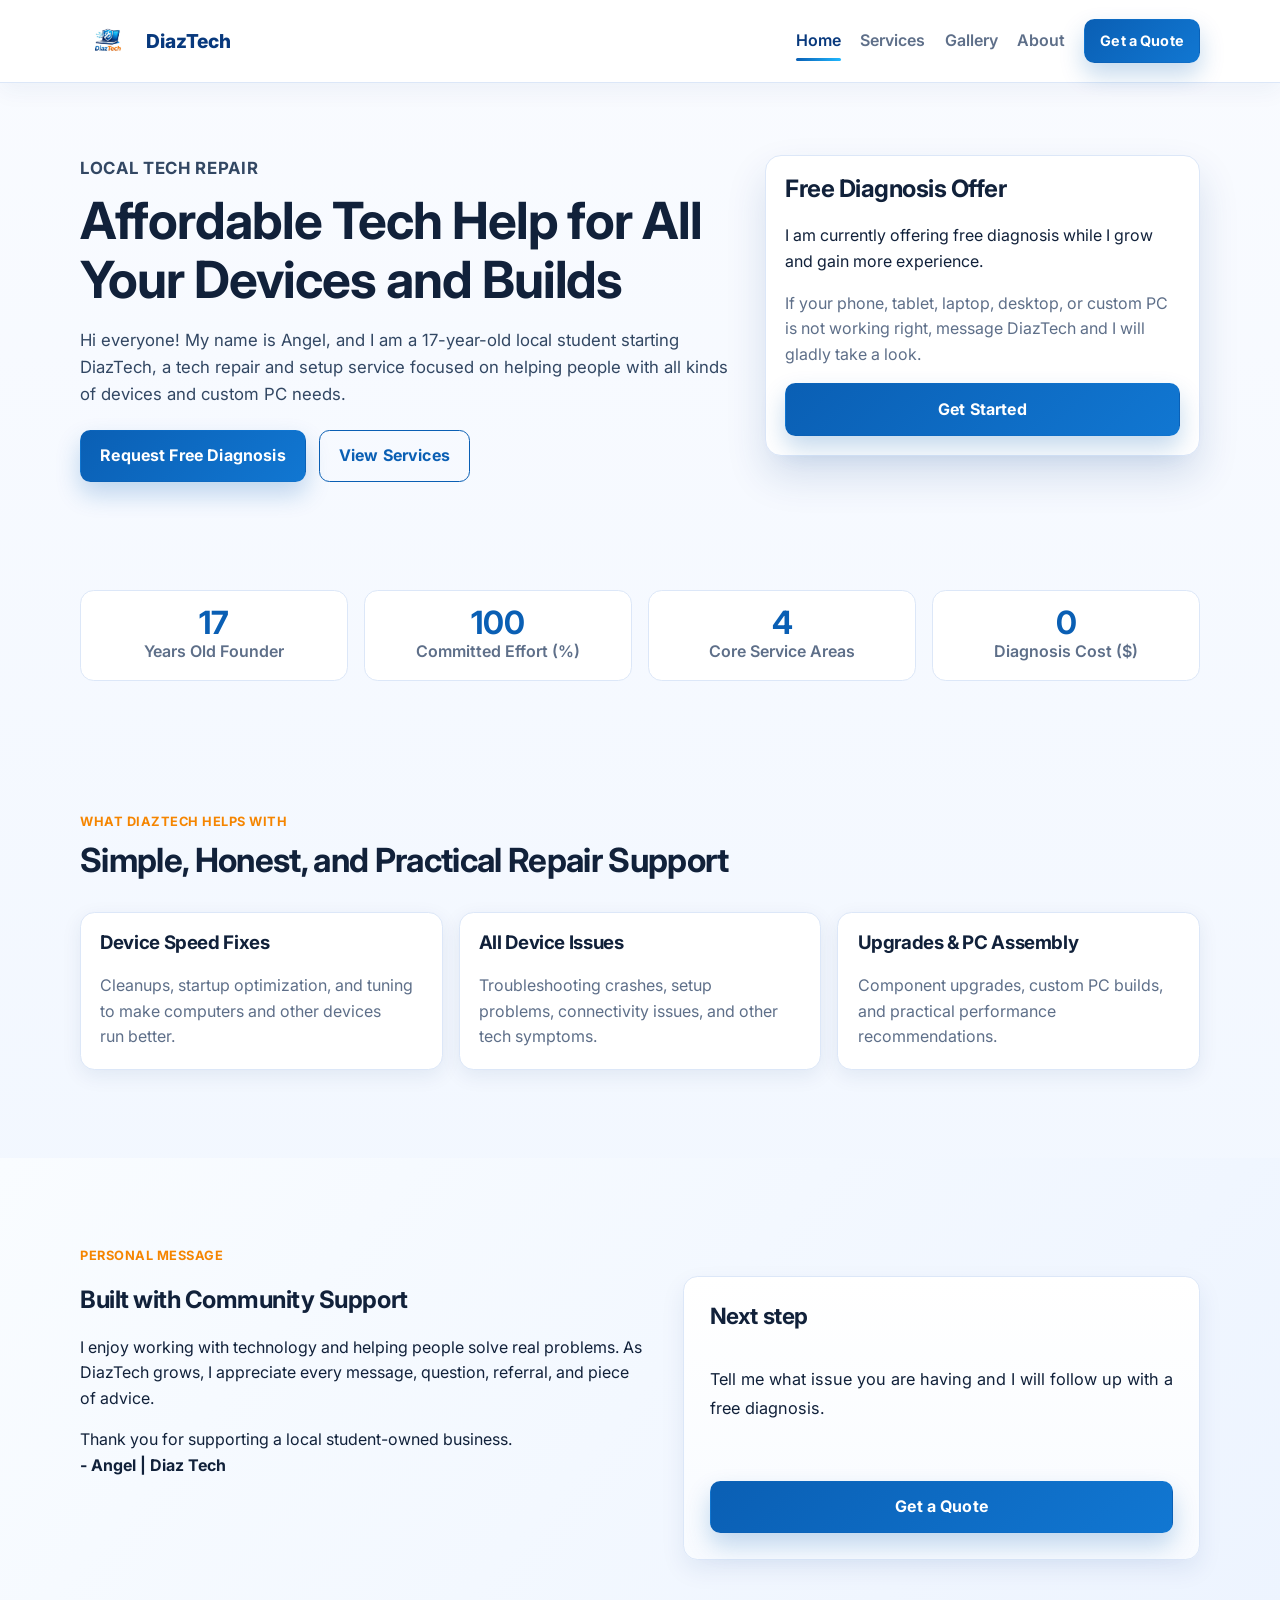
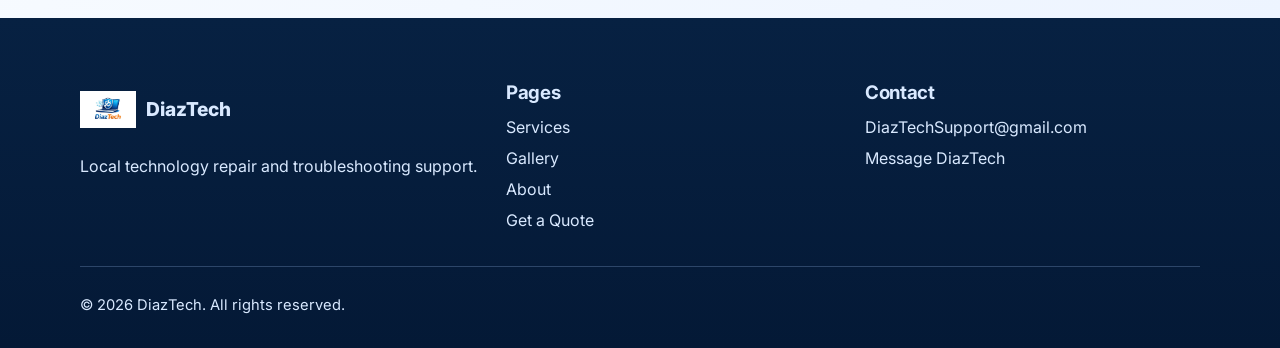
==== index.html @ 5cb34364 "Redirected the files." ====
<!DOCTYPE html>
<html lang="en">
  <head>
    <meta charset="UTF-8" />
    <meta name="viewport" content="width=device-width, initial-scale=1.0" />
    <title>DiazTech | Local Device Repair & PC Assembly by Angel</title>
    <meta
      name="description"
      content="DiazTech is a local tech service by Angel offering help with phones, tablets, computers, troubleshooting, upgrades, and custom PC assembly."
    />
    <meta name="theme-color" content="#0a5fb4" />
    <link rel="preconnect" href="https://fonts.googleapis.com" />
    <link rel="preconnect" href="https://fonts.gstatic.com" crossorigin />
    <link
      href="https://fonts.googleapis.com/css2?family=Inter:wght@400;500;600;700;800&display=swap"
      rel="stylesheet"
    />
    <link rel="stylesheet" href="styles.css" />
  </head>
  <body>
    <a class="skip-link" href="#main">Skip to content</a>
    <header class="header">
      <div class="container nav-wrap">
        <a class="brand" href="index.html" aria-label="DiazTech Home">
          <img src="assets/logo.jpeg" alt="DiazTech logo" />
          <span>DiazTech</span>
        </a>
        <button class="menu-toggle" aria-expanded="false" aria-controls="site-nav">
          <span class="sr-only">Toggle menu</span>
          <span></span>
          <span></span>
          <span></span>
        </button>
        <nav id="site-nav" class="nav" aria-label="Main navigation">
          <a class="active" href="index.html">Home</a>
          <a href="services.html">Services</a>
          <a href="gallery.html">Gallery</a>
          <a href="about.html">About</a>
          <a class="btn btn-sm" href="quote.html">Get a Quote</a>
        </nav>
      </div>
    </header>

    <main id="main">
      <section class="hero section">
        <div class="container hero-grid">
          <div class="hero-copy">
            <p class="eyebrow">Local Tech Repair</p>
            <h1>Affordable Tech Help for All Your Devices and Builds</h1>
            <p>
              Hi everyone! My name is Angel, and I am a 17-year-old local student starting DiazTech,
              a tech repair and setup service focused on helping people with all kinds of devices and custom PC needs.
            </p>
            <div class="hero-cta">
              <a class="btn" href="quote.html">Request Free Diagnosis</a>
              <a class="btn btn-outline" href="services.html">View Services</a>
            </div>
          </div>
          <aside class="hero-card">
            <h2>Free Diagnosis Offer</h2>
            <p>I am currently offering free diagnosis while I grow and gain more experience.</p>
            <p class="note">
              If your phone, tablet, laptop, desktop, or custom PC is not working right, message DiazTech and I will gladly
              take a look.
            </p>
            <a class="btn btn-block" href="quote.html">Get Started</a>
          </aside>
        </div>
      </section>

      <section class="stats">
        <div class="container stats-grid">
          <article><strong data-counter="17">0</strong><span>Years Old Founder</span></article>
          <article><strong data-counter="100">0</strong><span>Committed Effort (%)</span></article>
          <article><strong data-counter="4">0</strong><span>Core Service Areas</span></article>
          <article><strong data-counter="0">0</strong><span>Diagnosis Cost ($)</span></article>
        </div>
      </section>

      <section class="section">
        <div class="container">
          <div class="section-head">
            <p class="eyebrow">What DiazTech Helps With</p>
            <h2>Simple, Honest, and Practical Repair Support</h2>
          </div>
          <div class="card-grid">
            <article class="card">
              <h3>Device Speed Fixes</h3>
              <p>Cleanups, startup optimization, and tuning to make computers and other devices run better.</p>
            </article>
            <article class="card">
              <h3>All Device Issues</h3>
              <p>Troubleshooting crashes, setup problems, connectivity issues, and other tech symptoms.</p>
            </article>
            <article class="card">
              <h3>Upgrades &amp; PC Assembly</h3>
              <p>Component upgrades, custom PC builds, and practical performance recommendations.</p>
            </article>
          </div>
        </div>
      </section>

      <section class="section section-alt">
        <div class="container two-col">
          <div>
            <p class="eyebrow">Personal Message</p>
            <h2>Built with Community Support</h2>
            <p>
              I enjoy working with technology and helping people solve real problems. As DiazTech
              grows, I appreciate every message, question, referral, and piece of advice.
            </p>
            <p>
              Thank you for supporting a local student-owned business.
              <br />
              <strong>- Angel | Diaz Tech</strong>
            </p>
          </div>
          <div class="panel panel-light">
            <h3>Next step</h3>
            <p>Tell me what issue you are having and I will follow up with a free diagnosis.</p>
            <a class="btn btn-block" href="quote.html">Get a Quote</a>
          </div>
        </div>
      </section>
    </main>

    <footer class="footer">
      <div class="container footer-grid">
        <div>
          <a class="brand brand-footer" href="index.html" aria-label="DiazTech Home">
            <img src="assets/logo.jpeg" alt="DiazTech logo" />
            <span>DiazTech</span>
          </a>
          <p>Local technology repair and troubleshooting support.</p>
        </div>
        <div>
          <h3>Pages</h3>
          <ul>
            <li><a href="services.html">Services</a></li>
            <li><a href="gallery.html">Gallery</a></li>
            <li><a href="about.html">About</a></li>
            <li><a href="quote.html">Get a Quote</a></li>
          </ul>
        </div>
        <div>
          <h3>Contact</h3>
          <ul>
            <li><a href="mailto:DiazTechSupport@gmail.com">DiazTechSupport@gmail.com</a></li>
            <li><a href="quote.html">Message DiazTech</a></li>
          </ul>
        </div>
      </div>
      <div class="container footer-bottom">
        <p>&copy; <span id="year"></span> DiazTech. All rights reserved.</p>
      </div>
    </footer>
    <script src="script.js"></script>
  </body>
</html>
---- styles.css ----
:root {
  --brand-blue: #0a5fb4;
  --brand-blue-dark: #08397d;
  --brand-cyan: #20b8ff;
  --brand-orange: #f58500;
  --text: #11213a;
  --muted: #5e6f89;
  --bg: #f5f9ff;
  --white: #ffffff;
  --surface: #ffffff;
  --surface-soft: #f7fbff;
  --border: #dce7f8;
  --border-strong: #c8daf5;
  --shadow: 0 20px 40px rgba(8, 57, 125, 0.14);
  --shadow-soft: 0 10px 24px rgba(8, 57, 125, 0.08);
}

*,
*::before,
*::after {
  box-sizing: border-box;
}

html {
  scroll-behavior: smooth;
}

body {
  margin: 0;
  font-family: "Inter", Arial, sans-serif;
  color: var(--text);
  background: linear-gradient(180deg, #f9fbff 0%, #eef5ff 100%);
  line-height: 1.6;
  min-height: 100vh;
  -webkit-font-smoothing: antialiased;
}

h1,
h2,
h3,
h4 {
  line-height: 1.18;
  letter-spacing: -0.02em;
}

p {
  text-wrap: pretty;
}

img {
  max-width: 100%;
  display: block;
}

a {
  color: inherit;
  text-decoration: none;
}

.container {
  width: min(1120px, 92%);
  margin: 0 auto;
}

.section {
  padding: 5.5rem 0;
}

.section-alt {
  background: linear-gradient(130deg, #f9fcff 0%, #edf4ff 100%);
}

.section-dark {
  color: #e9f3ff;
  background: radial-gradient(circle at 80% -20%, #0d75cb 0%, #093367 55%, #052145 100%);
}

.section-head {
  margin-bottom: 2rem;
}

.section-head h2 {
  margin: 0.5rem 0 0;
  font-size: clamp(1.8rem, 2.6vw, 2.6rem);
}

.eyebrow {
  margin: 0;
  font-weight: 700;
  color: var(--brand-orange);
  letter-spacing: 0.04em;
  text-transform: uppercase;
  font-size: 0.8rem;
}

.service-eyebrow {
  color: var(--brand-orange) !important;
  font-size: 0.8rem;
  letter-spacing: 0.04em;
}

.skip-link {
  position: absolute;
  left: -999px;
  top: 0;
  padding: 0.6rem 0.9rem;
  border-radius: 0 0 0.4rem 0.4rem;
  background: var(--brand-orange);
  color: var(--white);
  z-index: 9999;
}

.skip-link:focus {
  left: 0.5rem;
}

.header {
  position: sticky;
  top: 0;
  z-index: 100;
  background: rgba(255, 255, 255, 0.95);
  border-bottom: 1px solid var(--border);
  backdrop-filter: blur(8px);
  box-shadow: 0 8px 22px rgba(8, 57, 125, 0.05);
}

.nav-wrap {
  display: flex;
  align-items: center;
  justify-content: space-between;
  min-height: 82px;
  gap: 1rem;
}

.brand {
  display: flex;
  align-items: center;
  gap: 0.65rem;
  font-size: 1.2rem;
  font-weight: 800;
  color: var(--brand-blue-dark);
}

.brand img {
  width: 56px;
  height: 56px;
  object-fit: contain;
  border-radius: 0.5rem;
}

.nav {
  display: flex;
  align-items: center;
  gap: 1.2rem;
  font-weight: 600;
}

.nav a {
  position: relative;
  color: var(--muted);
  transition: color 0.2s ease;
}

.nav a:hover,
.nav a:focus-visible {
  color: var(--brand-blue);
}

.menu-toggle {
  display: none;
}

.btn {
  display: inline-flex;
  align-items: center;
  justify-content: center;
  border: 1px solid transparent;
  background: linear-gradient(135deg, var(--brand-blue) 0%, #1177d2 100%);
  color: var(--white);
  padding: 0.78rem 1.2rem;
  border-radius: 0.65rem;
  font-weight: 700;
  cursor: pointer;
  letter-spacing: 0.01em;
  box-shadow: 0 12px 24px rgba(10, 95, 180, 0.24);
  transition: transform 0.2s ease, box-shadow 0.2s ease;
}

.btn:hover,
.btn:focus-visible {
  transform: translateY(-2px);
  box-shadow: 0 16px 26px rgba(10, 95, 180, 0.32);
}

.btn-sm {
  padding: 0.6rem 0.95rem;
  font-size: 0.9rem;
  color: var(--white);
}

.btn-outline {
  background: transparent;
  border-color: var(--brand-blue);
  color: var(--brand-blue);
  box-shadow: none;
}

.btn-outline:hover,
.btn-outline:focus-visible {
  background: rgba(10, 95, 180, 0.08);
}

.btn-block {
  width: 100%;
  text-align: center;
}

.hero {
  padding-top: 4.5rem;
}

.hero-grid {
  display: grid;
  grid-template-columns: 1.2fr 0.8fr;
  gap: 2rem;
  align-items: start;
}

.hero-copy h1 {
  margin: 0.6rem 0 1.1rem;
  font-size: clamp(2rem, 4vw, 3.2rem);
  line-height: 1.15;
}

.hero-copy p {
  margin: 0;
  color: #324763;
  font-size: 1.05rem;
  max-width: 60ch;
}

.hero-cta {
  display: flex;
  gap: 0.8rem;
  margin-top: 1.4rem;
  flex-wrap: wrap;
}

.trust-list {
  display: grid;
  grid-template-columns: repeat(3, minmax(160px, 1fr));
  gap: 0.8rem;
  padding: 0;
  margin: 1.6rem 0 0;
  list-style: none;
}

.trust-list li {
  background: var(--white);
  border: 1px solid var(--border);
  border-radius: 0.7rem;
  padding: 0.85rem;
  font-weight: 600;
  color: #30445e;
}

.hero-card {
  background: var(--white);
  border: 1px solid var(--border);
  border-radius: 1rem;
  padding: 1.2rem;
  box-shadow: var(--shadow);
}

.hero-card h2 {
  margin-top: 0;
}

.hero-card dl {
  margin: 1rem 0 0;
  display: grid;
  gap: 0.8rem;
}

.hero-card dt {
  font-weight: 700;
  color: var(--brand-blue-dark);
}

.hero-card dd {
  margin: 0;
  color: var(--muted);
}

.stats {
  padding: 1.2rem 0 2.7rem;
}

.stats-grid {
  display: grid;
  grid-template-columns: repeat(4, 1fr);
  gap: 1rem;
}

.stats-grid article {
  text-align: center;
  background: var(--white);
  border: 1px solid var(--border);
  border-radius: 0.85rem;
  padding: 1rem;
}

.stats-grid strong {
  display: block;
  font-size: 2rem;
  line-height: 1;
  color: var(--brand-blue);
}

.stats-grid span {
  color: var(--muted);
  font-weight: 600;
}

.card-grid {
  display: grid;
  grid-template-columns: repeat(3, 1fr);
  gap: 1rem;
  align-items: stretch;
}

.card {
  background: var(--white);
  border: 1px solid var(--border);
  border-radius: 0.9rem;
  padding: 1.2rem;
  box-shadow: 0 6px 20px rgba(9, 51, 103, 0.08);
}

.card h3 {
  margin-top: 0;
}

.card p {
  color: var(--muted);
  margin-bottom: 0;
}

.two-col {
  display: grid;
  grid-template-columns: 1.05fr 0.95fr;
  gap: 2rem;
  align-items: start;
}

.two-col > * {
  align-self: start;
}

.two-col .panel-light {
  align-self: start;
  margin-top: 1.9rem;
  display: flex;
  flex-direction: column;
  gap: 1.35rem;
  padding: 1.6rem;
}

.check-list,
.panel ul {
  margin: 1.2rem 0 0;
  padding-left: 1.35rem;
  display: grid;
  gap: 1rem;
}

.check-list li,
.panel li {
  margin-bottom: 0;
  font-size: 1rem;
  line-height: 1.75;
}

.panel {
  background: rgba(255, 255, 255, 0.08);
  border: 1px solid rgba(179, 214, 255, 0.3);
  border-radius: 0.9rem;
  padding: 1.3rem;
}

.panel h2,
.panel h3 {
  margin-top: 0;
  margin-bottom: 0.9rem;
  font-size: 1.4rem;
}

.panel p {
  margin-top: 0;
  margin-bottom: 0.4rem;
  font-size: 1.02rem;
  line-height: 1.75;
}

.two-col .panel-light .note,
.two-col .panel-light .btn {
  margin-top: auto;
}

.pricing-grid {
  display: grid;
  grid-template-columns: repeat(3, 1fr);
  gap: 1rem;
}

.price-card {
  background: var(--white);
  border: 1px solid var(--border);
  border-radius: 1rem;
  padding: 1.25rem;
  position: relative;
}

.featured {
  border: 2px solid var(--brand-blue);
  box-shadow: 0 16px 28px rgba(8, 57, 125, 0.17);
}

.badge {
  position: absolute;
  right: 1rem;
  top: -0.75rem;
  font-size: 0.75rem;
  font-weight: 800;
  text-transform: uppercase;
  letter-spacing: 0.03em;
  background: var(--brand-orange);
  color: var(--white);
  padding: 0.35rem 0.55rem;
  border-radius: 999px;
}

.price {
  font-size: 2rem;
  font-weight: 800;
  color: var(--brand-blue-dark);
  margin: 0.3rem 0;
}

.price span {
  font-size: 1rem;
  font-weight: 600;
  color: var(--muted);
}

.price-card ul {
  margin: 0.6rem 0 1rem;
  padding-left: 1.1rem;
}

.timeline {
  list-style: none;
  padding: 0;
  margin: 0;
  display: grid;
  grid-template-columns: repeat(auto-fit, minmax(180px, 1fr));
  gap: 1rem;
}

.timeline li {
  background: var(--white);
  border: 1px solid var(--border);
  border-radius: 0.9rem;
  padding: 1.1rem;
  position: relative;
}

.timeline li::before {
  content: "";
  position: absolute;
  left: 0;
  top: 0;
  width: 4px;
  height: 100%;
  border-radius: 0.9rem 0 0 0.9rem;
  background: linear-gradient(180deg, var(--brand-blue), var(--brand-cyan));
}

.form {
  background: var(--white);
  border: 1px solid var(--border);
  box-shadow: var(--shadow);
  border-radius: 1rem;
  padding: 1.2rem;
  display: grid;
  gap: 0.9rem;
}

.form label {
  font-weight: 600;
  color: #213652;
  display: grid;
  gap: 0.35rem;
}

.form input,
.form select,
.form textarea {
  border: 1px solid #c8d8f1;
  border-radius: 0.65rem;
  padding: 0.72rem;
  font: inherit;
}

.form input:focus,
.form select:focus,
.form textarea:focus {
  outline: 2px solid rgba(10, 95, 180, 0.22);
  border-color: var(--brand-blue);
}

.form-msg {
  margin: 0.2rem 0 0;
  font-weight: 700;
  min-height: 1.4rem;
}

.note {
  color: var(--muted);
}

.faq {
  display: grid;
  gap: 0.7rem;
}

.faq details {
  background: var(--white);
  border: 1px solid var(--border);
  border-radius: 0.8rem;
  padding: 0.8rem 1rem;
}

.faq summary {
  cursor: pointer;
  font-weight: 700;
}

.faq p {
  margin-bottom: 0.4rem;
  color: var(--muted);
}

.footer {
  background: linear-gradient(180deg, #072142 0%, #041936 100%);
  color: #d9e9ff;
  padding: 4rem 0 1rem;
}

.footer-grid {
  display: grid;
  grid-template-columns: 1.2fr 1fr 1fr;
  gap: 1.5rem;
}

.brand-footer {
  color: #d9e9ff;
  margin-bottom: 0.7rem;
}

.footer h3 {
  margin: 0 0 0.7rem;
}

.footer ul {
  margin: 0;
  padding: 0;
  list-style: none;
  display: grid;
  gap: 0.35rem;
}

.footer a:hover,
.footer a:focus-visible {
  color: var(--brand-cyan);
}

.footer-bottom {
  margin-top: 2rem;
  border-top: 1px solid rgba(157, 194, 244, 0.26);
  padding-top: 0.75rem;
  font-size: 0.92rem;
}

.sr-only {
  position: absolute;
  width: 1px;
  height: 1px;
  padding: 0;
  margin: -1px;
  overflow: hidden;
  clip: rect(0, 0, 0, 0);
  white-space: nowrap;
  border: 0;
}

@media (max-width: 960px) {
  .hero-grid,
  .two-col,
  .pricing-grid,
  .card-grid,
  .timeline,
  .stats-grid,
  .footer-grid {
    grid-template-columns: 1fr 1fr;
  }

  .menu-toggle {
    display: grid;
    place-content: center;
    gap: 5px;
    border: 1px solid rgba(10, 95, 180, 0.18);
    background: linear-gradient(180deg, #ffffff 0%, #f5f9ff 100%);
    width: 46px;
    height: 46px;
    border-radius: 0.75rem;
    cursor: pointer;
    box-shadow: 0 8px 20px rgba(8, 57, 125, 0.09);
    transition: transform 0.2s ease, box-shadow 0.2s ease, border-color 0.2s ease;
  }

  .menu-toggle:hover,
  .menu-toggle:focus-visible {
    transform: translateY(-1px);
    border-color: rgba(10, 95, 180, 0.34);
    box-shadow: 0 12px 24px rgba(8, 57, 125, 0.13);
  }

  .menu-toggle:focus-visible {
    outline: 2px solid rgba(10, 95, 180, 0.26);
    outline-offset: 2px;
  }

  .menu-toggle span:not(.sr-only) {
    width: 20px;
    height: 3px;
    background: var(--brand-blue-dark);
    border-radius: 999px;
    transition: transform 0.24s ease, opacity 0.2s ease, background-color 0.2s ease;
  }

  .menu-toggle[aria-expanded="true"] {
    border-color: rgba(10, 95, 180, 0.45);
    box-shadow: 0 14px 28px rgba(8, 57, 125, 0.16);
  }

  .menu-toggle[aria-expanded="true"] span:nth-child(2) {
    transform: translateY(8px) rotate(45deg);
  }

  .menu-toggle[aria-expanded="true"] span:nth-child(3) {
    opacity: 0;
  }

  .menu-toggle[aria-expanded="true"] span:nth-child(4) {
    transform: translateY(-8px) rotate(-45deg);
  }

  .nav {
    display: flex;
    position: absolute;
    right: 4%;
    top: calc(100% + 0.5rem);
    background: linear-gradient(180deg, #ffffff 0%, #f7fbff 100%);
    border: 1px solid rgba(200, 218, 245, 0.95);
    box-shadow: 0 20px 42px rgba(8, 57, 125, 0.2);
    border-radius: 0.95rem;
    padding: 0.8rem;
    flex-direction: column;
    min-width: min(88vw, 260px);
    align-items: flex-start;
    gap: 0.3rem;
    opacity: 0;
    visibility: hidden;
    pointer-events: none;
    transform: translateY(-8px) scale(0.98);
    transform-origin: top right;
    transition: opacity 0.22s ease, transform 0.22s ease, visibility 0s linear 0.22s;
  }

  .nav a {
    width: 100%;
    border-radius: 0.6rem;
    padding: 0.58rem 0.7rem;
  }

  .nav a:not(.btn):hover,
  .nav a:not(.btn):focus-visible {
    background: rgba(10, 95, 180, 0.08);
  }

  .nav.open {
    opacity: 1;
    visibility: visible;
    pointer-events: auto;
    transform: translateY(0) scale(1);
    transition-delay: 0s;
  }

  .nav .btn {
    margin-top: 0.35rem;
    width: 100%;
  }
}

@media (max-width: 680px) {
  .hero-grid,
  .two-col,
  .pricing-grid,
  .card-grid,
  .timeline,
  .stats-grid,
  .footer-grid {
    grid-template-columns: 1fr;
  }

  .section {
    padding: 4rem 0;
  }

  .hero {
    padding-top: 3.5rem;
  }
}

.page-hero {
  padding: 4.5rem 0 2.5rem;
  background:
    radial-gradient(circle at top right, rgba(32, 184, 255, 0.16), transparent 24%),
    linear-gradient(180deg, #f9fcff 0%, #eef5ff 100%);
  border-bottom: 1px solid rgba(200, 218, 245, 0.7);
}

.page-hero h1 {
  margin: 0.6rem 0 0.4rem;
  font-size: clamp(2rem, 4vw, 3rem);
}

.page-hero p {
  margin: 0;
  color: var(--muted);
  max-width: 70ch;
}

.about-hero {
  display: grid;
  grid-template-columns: 1.05fr 0.95fr;
  gap: 2.5rem;
  align-items: center;
}

.about-copy {
  display: flex;
  flex-direction: column;
  justify-content: center;
  gap: 0.85rem;
  padding-right: 0.25rem;
}

.about-photo-wrap {
  display: flex;
  justify-content: center;
  align-items: center;
  padding-left: 0.25rem;
}

.about-photo {
  width: 100%;
  max-width: 360px;
  border-radius: 1rem;
  border: 1px solid var(--border);
  box-shadow: var(--shadow);
  object-fit: cover;
}

.about-hero h1 {
  margin: 0.2rem 0 0.35rem;
}

.about-hero p {
  max-width: 58ch;
  margin: 0;
}

.about-copy p + p {
  margin-top: 0.2rem;
}

.about-grid .card {
  padding: 1.35rem;
}

.about-grid .card p + p {
  margin-top: 0.8rem;
}

.about-grid .card {
  padding: 1.35rem;
}

.about-grid .card p + p {
  margin-top: 0.8rem;
}

@media (max-width: 680px) {
  .about-hero {
    grid-template-columns: 1fr;
    gap: 1.5rem;
  }

  .about-copy,
  .about-photo-wrap {
    padding: 0;
  }
}
.page-hero .eyebrow {
  color: var(--brand-orange) !important;
  font-size: 0.95rem;
  letter-spacing: 0.06em;
}

.hero-points {
  list-style: none;
  padding: 0;
  margin: 1.25rem 0 0;
  display: grid;
  grid-template-columns: repeat(auto-fit, minmax(210px, 1fr));
  gap: 0.8rem;
}

.hero-points li {
  background: var(--white);
  border: 1px solid var(--border);
  border-radius: 0.8rem;
  padding: 0.8rem 0.9rem;
  font-weight: 600;
  color: #30445e;
  box-shadow: 0 6px 20px rgba(9, 51, 103, 0.08);
}

.nav a.active {
  color: var(--brand-blue-dark);
}

.nav a.active::after {
  content: "";
  position: absolute;
  left: 0;
  right: 0;
  bottom: -0.45rem;
  height: 3px;
  border-radius: 999px;
  background: linear-gradient(90deg, var(--brand-blue), var(--brand-cyan));
}

.nav .btn,
.nav .btn:hover,
.nav .btn:focus-visible,
.nav .btn.active {
  color: var(--white);
}

.nav .btn.active::after {
  display: none;
}

.panel-light {
  color: var(--text);
  background: linear-gradient(180deg, #ffffff 0%, #f8fbff 100%);
  border: 1px solid var(--border);
  box-shadow: var(--shadow-soft);
}

.service-list {
  margin: 2rem 0 0;
  display: grid;
  grid-template-columns: repeat(2, 1fr);
  gap: 1rem;
  align-items: stretch;
}

.service-item {
  background: var(--white);
  border: 1px solid var(--border);
  border-radius: 0.85rem;
  padding: 1rem;
  box-shadow: 0 6px 20px rgba(9, 51, 103, 0.08);
}

.service-item h3 {
  margin-top: 0;
  margin-bottom: 0.45rem;
}

.service-item p {
  margin: 0;
  color: var(--muted);
}

.service-item ul {
  margin: 0.5rem 0 0;
  padding-left: 1rem;
  color: var(--muted);
}

.gallery-grid {
  display: grid;
  grid-template-columns: repeat(3, 1fr);
  gap: 1.15rem;
  margin-top: 1.9rem;
  align-items: stretch;
}

.gallery-section-head h2 {
  max-width: 26ch;
}

.gallery-intro {
  margin-top: 0.65rem !important;
  max-width: 78ch;
}

.gallery-chips {
  display: flex;
  flex-wrap: wrap;
  gap: 0.6rem;
  margin-top: 1rem;
}

.gallery-chip {
  display: inline-flex;
  align-items: center;
  padding: 0.4rem 0.75rem;
  border-radius: 999px;
  border: 1px solid #d5e4fb;
  background: linear-gradient(180deg, #ffffff 0%, #f3f8ff 100%);
  color: #2f4867;
  font-weight: 600;
  font-size: 0.82rem;
}

.gallery-card {
  background: var(--white);
  border: 1px solid var(--border);
  border-radius: 1rem;
  overflow: hidden;
  box-shadow: var(--shadow-soft);
  display: flex;
  flex-direction: column;
}

.gallery-card img {
  width: 100%;
  height: 300px;
  display: block;
  object-fit: cover;
  object-position: center;
  cursor: default;
  position: relative;
  z-index: 1;
  transform-origin: center center;
  transition: transform 0.3s ease;
}

.gallery-card img.flip-horizontal {
  transform: rotate(270deg) scale(1.18);
}

.gallery-card-copy {
  padding: 1rem 1rem 1.05rem;
  background: var(--white);
  border-top: 1px solid #eef3fb;
  position: relative;
  z-index: 2;
}

.gallery-card-copy h3 {
  margin: 0;
  color: var(--brand-blue-dark);
  font-size: 1rem;
  letter-spacing: -0.01em;
}

.gallery-card-copy p {
  margin: 0;
  padding-top: 0.45rem;
  color: var(--muted);
  font-weight: 500;
  line-height: 1.45;
  font-size: 0.94rem;
}

.gallery-meta {
  margin-top: 0.8rem;
  display: flex;
  flex-wrap: wrap;
  gap: 0.45rem;
}

.gallery-meta span {
  display: inline-flex;
  align-items: center;
  padding: 0.2rem 0.52rem;
  border-radius: 999px;
  border: 1px solid #d8e5fa;
  background: #f7fbff;
  color: #3e5d82;
  font-size: 0.74rem;
  font-weight: 700;
  letter-spacing: 0.02em;
  text-transform: uppercase;
}

[data-reveal] {
  opacity: 0;
  transform: translateY(22px);
}

[data-reveal].revealed {
  opacity: 1;
  transform: translateY(0);
  transition: opacity 0.55s cubic-bezier(0.22, 1, 0.36, 1), transform 0.55s cubic-bezier(0.22, 1, 0.36, 1);
}

.gallery-points {
  margin-top: 1.45rem;
}

.about-grid {
  display: grid;
  grid-template-columns: 1fr 1fr;
  gap: 1.2rem;
  align-items: stretch;
}

.quote-layout {
  display: grid;
  grid-template-columns: 1fr 1fr;
  gap: 1.5rem;
  align-items: stretch;
}

.quote-service-area {
  border-top: 1px solid rgba(200, 218, 245, 0.65);
}

.quote-service-area-grid {
  display: grid;
  grid-template-columns: 1.02fr 0.98fr;
  gap: 1.5rem;
  align-items: start;
}

.quote-service-area-copy p {
  margin-top: 0.45rem;
  margin-bottom: 0;
  color: var(--muted);
}

.quote-service-area-list {
  margin: 1rem 0 0;
  padding: 0;
  list-style: none;
  display: grid;
  gap: 0.6rem;
}

.quote-service-area-list li {
  position: relative;
  padding-left: 1.45rem;
  font-weight: 600;
  color: #2f4867;
}

.quote-service-area-list li::before {
  content: "";
  position: absolute;
  left: 0;
  top: 0.44rem;
  width: 0.55rem;
  height: 0.55rem;
  border-radius: 2px;
  background: linear-gradient(135deg, var(--brand-blue), var(--brand-cyan));
  box-shadow: 0 0 0 2px rgba(10, 95, 180, 0.14);
}

.quote-map-card {
  margin: 0;
  background: linear-gradient(165deg, #ffffff 0%, #f4f9ff 100%);
  border: 1px solid var(--border);
  border-radius: 1rem;
  padding: 0.8rem;
  box-shadow: var(--shadow-soft);
}

.quote-map-card img {
  width: 100%;
  border-radius: 0.7rem;
  border: 1px solid rgba(200, 218, 245, 0.85);
}

.quote-map-card figcaption {
  margin-top: 0.55rem;
  font-size: 0.88rem;
  color: #4f6480;
  font-weight: 600;
}

.hero-card,
.card,
.service-item,
.gallery-card,
.stats-grid article,
.timeline li,
.faq details,
.panel-light,
.form {
  transition: transform 0.2s ease, box-shadow 0.2s ease, border-color 0.2s ease;
}

.card:hover,
.service-item:hover,
.gallery-card:hover,
.stats-grid article:hover,
.timeline li:hover,
.faq details:hover,
.panel-light:hover {
  transform: translateY(-4px);
  border-color: var(--border-strong);
  box-shadow: var(--shadow);
}

.card,
.service-item,
.gallery-card,
.panel-light,
.form {
  height: 100%;
}

.form input,
.form select,
.form textarea {
  background: #fbfdff;
}

.form textarea {
  resize: vertical;
  min-height: 140px;
}

@media (max-width: 960px) {
  .service-list,
  .gallery-grid,
  .about-grid,
  .quote-layout {
    grid-template-columns: 1fr 1fr;
  }

  .quote-service-area-grid {
    grid-template-columns: 1fr;
  }

  .two-col .panel-light {
    margin-top: 0;
  }

  .gallery-card img {
    height: 270px;
  }
}

@media (max-width: 680px) {
  .service-list,
  .gallery-grid,
  .about-grid,
  .quote-layout,
  .about-hero {
    grid-template-columns: 1fr;
  }

  .quote-service-area-grid {
    gap: 1rem;
  }

  .quote-map-card {
    padding: 0.62rem;
  }

  .quote-map-card figcaption {
    font-size: 0.82rem;
  }

  .gallery-card img {
    height: 240px;
  }
}

/* -------------------------------------------------------------------------- */
/* About page — elevated layout & aesthetics                                   */
/* -------------------------------------------------------------------------- */

.about-page h1,
.about-page h2,
.about-section-head h2 {
  font-family: "Outfit", "Inter", system-ui, sans-serif;
  letter-spacing: -0.03em;
}

.about-hero-pro {
  position: relative;
  overflow: hidden;
  padding: 4.75rem 0 3.25rem;
  background:
    radial-gradient(ellipse 100% 80% at 50% -30%, rgba(10, 95, 180, 0.12), transparent 55%),
    radial-gradient(circle at 12% 88%, rgba(245, 133, 0, 0.08), transparent 42%),
    linear-gradient(165deg, #fbfdff 0%, #e8f1ff 48%, #f5f9ff 100%);
  border-bottom: 1px solid rgba(200, 218, 245, 0.65);
}

.about-hero-bg {
  position: absolute;
  inset: 0;
  pointer-events: none;
  z-index: 0;
}

.about-hero-orb {
  position: absolute;
  border-radius: 50%;
  filter: blur(60px);
  opacity: 0.55;
}

.about-hero-orb--a {
  width: min(420px, 55vw);
  height: min(420px, 55vw);
  background: rgba(32, 184, 255, 0.35);
  top: -12%;
  right: -8%;
}

.about-hero-orb--b {
  width: min(320px, 45vw);
  height: min(320px, 45vw);
  background: rgba(10, 95, 180, 0.22);
  bottom: -18%;
  left: -10%;
}

.about-hero-orb--c {
  width: min(200px, 30vw);
  height: min(200px, 30vw);
  background: rgba(245, 133, 0, 0.2);
  top: 40%;
  left: 35%;
}

.about-hero-gridlines {
  position: absolute;
  inset: 0;
  background-image:
    linear-gradient(rgba(10, 95, 180, 0.04) 1px, transparent 1px),
    linear-gradient(90deg, rgba(10, 95, 180, 0.04) 1px, transparent 1px);
  background-size: 48px 48px;
  mask-image: radial-gradient(ellipse 70% 60% at 50% 40%, black 20%, transparent 100%);
  opacity: 0.7;
}

.about-hero-pro-inner {
  position: relative;
  z-index: 1;
}

.about-hero-pro-inner.about-hero h1 {
  font-size: clamp(2.35rem, 5vw, 3.45rem);
  line-height: 1.06;
  margin: 0.35rem 0 0.65rem;
}

.about-hero-eyebrow {
  letter-spacing: 0.12em;
  font-size: 0.72rem;
}

.about-hero-accent {
  background: linear-gradient(120deg, var(--brand-blue) 0%, var(--brand-cyan) 45%, var(--brand-orange) 100%);
  -webkit-background-clip: text;
  background-clip: text;
  color: transparent;
}

.about-copy-pro .about-lead {
  font-size: 1.08rem;
  color: #2a3d56;
  line-height: 1.65;
  max-width: 52ch;
}

.about-copy-pro .about-sub {
  color: var(--muted);
  max-width: 54ch;
  line-height: 1.65;
}

.about-hero-tags {
  list-style: none;
  margin: 0.5rem 0 0;
  padding: 0;
  display: flex;
  flex-wrap: wrap;
  gap: 0.55rem;
}

.about-hero-tags li {
  font-size: 0.78rem;
  font-weight: 700;
  letter-spacing: 0.04em;
  text-transform: uppercase;
  color: var(--brand-blue-dark);
  padding: 0.45rem 0.75rem;
  border-radius: 999px;
  border: 1px solid rgba(10, 95, 180, 0.15);
  background: linear-gradient(180deg, rgba(255, 255, 255, 0.92) 0%, rgba(247, 251, 255, 0.75) 100%);
  box-shadow: 0 4px 14px rgba(8, 57, 125, 0.06);
}

.about-hero-actions {
  display: flex;
  flex-wrap: wrap;
  gap: 0.75rem;
  margin-top: 1.35rem;
}

.about-hero-figure {
  margin: 0;
  display: flex;
  flex-direction: column;
  align-items: center;
  gap: 1rem;
}

.about-photo-stage {
  position: relative;
  width: 100%;
  max-width: 380px;
  display: flex;
  justify-content: center;
  align-items: center;
  padding: 0.5rem;
}

.about-photo-ring {
  position: absolute;
  inset: 0;
  border-radius: 1.35rem;
  background: conic-gradient(from 210deg, var(--brand-cyan), var(--brand-blue), var(--brand-orange), var(--brand-cyan));
  opacity: 0.55;
  filter: blur(0.5px);
  transform: rotate(-3deg) scale(1.02);
}

.about-photo-frame {
  position: relative;
  border-radius: 1.2rem;
  padding: 5px;
  background: linear-gradient(145deg, #ffffff 0%, #e8f2ff 100%);
  box-shadow:
    0 28px 60px rgba(8, 57, 125, 0.18),
    0 0 0 1px rgba(255, 255, 255, 0.65) inset;
  animation: about-photo-float 6s ease-in-out infinite;
}

.about-photo-frame .about-photo {
  border-radius: 0.95rem;
  border: none;
  box-shadow: none;
  max-width: none;
  width: 100%;
  aspect-ratio: 4 / 5;
  object-fit: cover;
}

.about-photo-caption {
  display: flex;
  flex-direction: column;
  align-items: center;
  gap: 0.15rem;
  text-align: center;
}

.about-photo-caption-name {
  font-family: "Outfit", "Inter", sans-serif;
  font-weight: 800;
  font-size: 1.1rem;
  color: var(--brand-blue-dark);
}

.about-photo-caption-role {
  font-size: 0.85rem;
  font-weight: 600;
  color: var(--muted);
  letter-spacing: 0.02em;
}

@keyframes about-photo-float {
  0%,
  100% {
    transform: translateY(0) rotate(0deg);
  }
  50% {
    transform: translateY(-10px) rotate(0.6deg);
  }
}

.about-stats {
  padding: 2rem 0 2.4rem;
  background: linear-gradient(180deg, #f5f9ff 0%, #eef4ff 100%);
  border-bottom: 1px solid rgba(220, 231, 248, 0.85);
}

.about-stats-grid article {
  position: relative;
  overflow: hidden;
  background: linear-gradient(160deg, #ffffff 0%, #f4f9ff 100%);
}

.about-stats-grid article::after {
  content: "";
  position: absolute;
  left: 0;
  right: 0;
  bottom: 0;
  height: 3px;
  background: linear-gradient(90deg, var(--brand-blue), var(--brand-cyan));
  opacity: 0.75;
}

.about-section-head h2 {
  max-width: 22ch;
}

.about-section-deck {
  margin: 0.85rem 0 0;
  max-width: 62ch;
  color: var(--muted);
  font-size: 1.05rem;
  line-height: 1.65;
}

.about-bento {
  display: grid;
  grid-template-columns: 1.22fr 1fr;
  gap: 1.25rem;
  margin-top: 2.5rem;
  align-items: stretch;
}

.about-bento__mission {
  grid-column: 1;
  grid-row: 1 / span 2;
}

.about-bento__stack {
  grid-column: 2;
  grid-row: 1 / span 2;
  display: flex;
  flex-direction: column;
  gap: 1.25rem;
}

.about-bento__community,
.about-bento__work {
  grid-column: 1 / -1;
}

.about-bento-card {
  position: relative;
  border-radius: 1.15rem;
  padding: 1.45rem 1.55rem 1.5rem;
  background: linear-gradient(155deg, rgba(255, 255, 255, 0.98) 0%, #f2f8ff 100%);
  border: 1px solid rgba(220, 231, 248, 0.95);
  box-shadow: 0 16px 42px rgba(8, 57, 125, 0.1);
  transition: transform 0.25s ease, box-shadow 0.25s ease, border-color 0.25s ease;
}

.about-bento-card::before {
  content: "";
  position: absolute;
  left: 1.25rem;
  right: 1.25rem;
  top: 0;
  height: 3px;
  border-radius: 0 0 4px 4px;
  background: linear-gradient(90deg, var(--brand-blue), var(--brand-cyan));
  opacity: 0.88;
}

.about-bento-card:hover {
  transform: translateY(-5px);
  border-color: var(--border-strong);
  box-shadow: 0 22px 50px rgba(8, 57, 125, 0.14);
}

.about-bento-card h3 {
  margin: 0;
  font-family: "Outfit", "Inter", sans-serif;
  font-size: 1.2rem;
  color: var(--brand-blue-dark);
}

.about-bento-card p {
  margin: 0.75rem 0 0;
  color: var(--muted);
  line-height: 1.65;
}

.about-bento-card__head {
  display: flex;
  align-items: center;
  gap: 0.75rem;
}

.about-bento-card__head--inline {
  flex-wrap: wrap;
  align-items: flex-start;
  gap: 1rem;
}

.about-bento-card__head--inline > div {
  flex: 1 1 200px;
}

.about-bento-card__head--inline .about-bento-cta {
  margin-left: auto;
  flex-shrink: 0;
}

.about-bento-icon {
  display: flex;
  align-items: center;
  justify-content: center;
  width: 2.65rem;
  height: 2.65rem;
  border-radius: 0.85rem;
  color: var(--brand-blue);
  background: linear-gradient(145deg, rgba(10, 95, 180, 0.1) 0%, rgba(32, 184, 255, 0.12) 100%);
  border: 1px solid rgba(10, 95, 180, 0.12);
}

.about-bento-icon svg {
  width: 1.35rem;
  height: 1.35rem;
}

.about-bento-muted {
  margin-top: 0.85rem !important;
  font-size: 0.96rem;
}

.about-bento-muted--tight {
  margin-top: 0.35rem !important;
}

.about-bento__work {
  background: linear-gradient(130deg, #ffffff 0%, #eef6ff 55%, #fff8f0 100%);
}

.about-quote-band {
  position: relative;
  padding: 3.25rem 0;
  color: #e8f4ff;
  background: radial-gradient(ellipse 120% 100% at 50% 100%, #06254a 0%, #041a36 55%, #020d1f 100%);
  overflow: hidden;
}

.about-quote-band__glow {
  position: absolute;
  inset: -40% -20%;
  background: radial-gradient(circle at 30% 40%, rgba(32, 184, 255, 0.18), transparent 45%),
    radial-gradient(circle at 78% 30%, rgba(245, 133, 0, 0.12), transparent 40%);
  pointer-events: none;
}

.about-quote {
  position: relative;
  margin: 0;
  max-width: 52rem;
}

.about-quote p {
  margin: 0;
  font-family: "Outfit", "Inter", sans-serif;
  font-size: clamp(1.25rem, 2.5vw, 1.75rem);
  font-weight: 600;
  line-height: 1.45;
  color: #f2f8ff;
  letter-spacing: -0.02em;
}

.about-quote p::before {
  content: "\201C";
  display: block;
  font-size: 3rem;
  line-height: 1;
  margin-bottom: 0.35rem;
  background: linear-gradient(120deg, var(--brand-cyan), var(--brand-orange));
  -webkit-background-clip: text;
  background-clip: text;
  color: transparent;
}

.about-quote p::after {
  content: "\201D";
  display: inline;
  font-size: 2.5rem;
  line-height: 0;
  margin-left: 0.08em;
  vertical-align: -0.2em;
  background: linear-gradient(120deg, var(--brand-orange), var(--brand-cyan));
  -webkit-background-clip: text;
  background-clip: text;
  color: transparent;
}

.about-quote footer {
  margin-top: 1.25rem;
  font-weight: 700;
  font-size: 0.95rem;
  color: rgba(200, 224, 255, 0.88);
}

.about-quote cite {
  font-style: normal;
  color: var(--brand-cyan);
}

.about-closer {
  position: relative;
}

.about-closer-grid {
  display: grid;
  grid-template-columns: 1.05fr 0.95fr;
  gap: 2.25rem;
  align-items: start;
}

.about-closer-list {
  margin: 1.35rem 0 0;
  padding: 0;
  list-style: none;
  display: grid;
  gap: 0.65rem;
}

.about-closer-list li {
  position: relative;
  padding-left: 1.5rem;
  font-weight: 600;
  color: #2f4867;
}

.about-closer-list li::before {
  content: "";
  position: absolute;
  left: 0;
  top: 0.45rem;
  width: 0.55rem;
  height: 0.55rem;
  border-radius: 2px;
  background: linear-gradient(135deg, var(--brand-blue), var(--brand-cyan));
  box-shadow: 0 0 0 2px rgba(10, 95, 180, 0.15);
}

.about-closer-panel {
  position: relative;
  overflow: hidden;
  align-self: start;
  margin-top: 1.5rem;
  display: flex;
  flex-direction: column;
  gap: 1.2rem;
  padding: 1.75rem 1.65rem;
}

.about-closer-panel__shine {
  position: absolute;
  top: -60%;
  right: -30%;
  width: 70%;
  height: 120%;
  background: linear-gradient(140deg, rgba(32, 184, 255, 0.12), transparent 55%);
  pointer-events: none;
}

.about-closer-panel .btn {
  margin-top: 0.25rem;
}

.about-closer-secondary {
  text-align: center;
  font-weight: 700;
  font-size: 0.92rem;
  color: var(--brand-blue);
  padding: 0.35rem;
  border-radius: 0.5rem;
  transition: background 0.2s ease, color 0.2s ease;
}

.about-closer-secondary:hover,
.about-closer-secondary:focus-visible {
  background: rgba(10, 95, 180, 0.08);
  color: var(--brand-blue-dark);
}

@media (max-width: 960px) {
  .about-bento {
    grid-template-columns: 1fr;
  }

  .about-closer-grid {
    grid-template-columns: 1fr;
  }

  .about-closer-panel {
    margin-top: 0;
  }

  .about-bento__mission {
    grid-row: auto;
  }

  .about-bento__stack {
    grid-column: 1;
    grid-row: auto;
  }
}

@media (max-width: 680px) {
  .about-hero-pro {
    padding: 3.5rem 0 2.5rem;
  }

  .about-photo-stage {
    max-width: 100%;
  }

  .about-bento-card__head--inline .about-bento-cta {
    margin-left: 0;
    width: 100%;
    justify-content: center;
  }
}

/* -------------------------------------------------------------------------- */
/* Services page — elevated layout (aligned with About aesthetic)             */
/* -------------------------------------------------------------------------- */

.services-page h1,
.services-page h2,
.services-section-head h2 {
  font-family: "Outfit", "Inter", system-ui, sans-serif;
  letter-spacing: -0.03em;
}

.services-hero-pro {
  position: relative;
  overflow: hidden;
  padding: 4.75rem 0 3rem;
  background:
    radial-gradient(ellipse 100% 85% at 80% -25%, rgba(245, 133, 0, 0.1), transparent 50%),
    radial-gradient(circle at 8% 85%, rgba(10, 95, 180, 0.12), transparent 42%),
    linear-gradient(168deg, #fbfdff 0%, #e9f2ff 52%, #f6f9ff 100%);
  border-bottom: 1px solid rgba(200, 218, 245, 0.65);
}

.services-hero-bg {
  position: absolute;
  inset: 0;
  pointer-events: none;
  z-index: 0;
}

.services-hero-orb {
  position: absolute;
  border-radius: 50%;
  filter: blur(58px);
  opacity: 0.52;
}

.services-hero-orb--a {
  width: min(380px, 52vw);
  height: min(380px, 52vw);
  background: rgba(10, 95, 180, 0.28);
  top: -14%;
  left: -6%;
}

.services-hero-orb--b {
  width: min(300px, 42vw);
  height: min(300px, 42vw);
  background: rgba(32, 184, 255, 0.32);
  bottom: -20%;
  right: -5%;
}

.services-hero-orb--c {
  width: min(220px, 34vw);
  height: min(220px, 34vw);
  background: rgba(245, 133, 0, 0.18);
  top: 38%;
  right: 28%;
}

.services-hero-gridlines {
  position: absolute;
  inset: 0;
  background-image:
    linear-gradient(rgba(10, 95, 180, 0.035) 1px, transparent 1px),
    linear-gradient(90deg, rgba(10, 95, 180, 0.035) 1px, transparent 1px);
  background-size: 44px 44px;
  mask-image: radial-gradient(ellipse 72% 65% at 45% 35%, black 18%, transparent 100%);
  opacity: 0.75;
}

.services-hero-inner {
  position: relative;
  z-index: 1;
  display: grid;
  grid-template-columns: 1.12fr 0.88fr;
  gap: 2.5rem;
  align-items: center;
}

.services-hero-inner h1 {
  font-size: clamp(2.2rem, 4.6vw, 3.35rem);
  line-height: 1.07;
  margin: 0.35rem 0 0.65rem;
}

.services-hero-eyebrow {
  letter-spacing: 0.1em;
  font-size: 0.72rem;
}

.services-hero-accent {
  background: linear-gradient(115deg, var(--brand-blue) 0%, var(--brand-cyan) 50%, var(--brand-orange) 100%);
  -webkit-background-clip: text;
  background-clip: text;
  color: transparent;
}

.services-lead {
  margin: 0;
  font-size: 1.08rem;
  color: #2a3d56;
  line-height: 1.65;
  max-width: 56ch;
}

.services-lead strong {
  color: var(--brand-blue-dark);
  font-weight: 800;
}

.services-sub {
  margin: 0.75rem 0 0;
  color: var(--muted);
  max-width: 58ch;
  line-height: 1.65;
}

.services-hero-tags {
  list-style: none;
  margin: 0.65rem 0 0;
  padding: 0;
  display: flex;
  flex-wrap: wrap;
  gap: 0.55rem;
}

.services-hero-tags li {
  font-size: 0.78rem;
  font-weight: 700;
  letter-spacing: 0.04em;
  text-transform: uppercase;
  color: var(--brand-blue-dark);
  padding: 0.45rem 0.75rem;
  border-radius: 999px;
  border: 1px solid rgba(10, 95, 180, 0.14);
  background: linear-gradient(180deg, rgba(255, 255, 255, 0.95) 0%, rgba(247, 251, 255, 0.78) 100%);
  box-shadow: 0 4px 14px rgba(8, 57, 125, 0.06);
}

.services-hero-actions {
  display: flex;
  flex-wrap: wrap;
  gap: 0.75rem;
  margin-top: 1.35rem;
}

.services-hero-aside {
  display: flex;
  justify-content: center;
}

.services-hero-card {
  width: 100%;
  max-width: 440px;
  padding: 1.75rem 1.7rem 1.8rem;
  border-radius: 1.2rem;
  background: linear-gradient(160deg, rgba(255, 255, 255, 0.98) 0%, #f0f6ff 100%);
  border: 1px solid rgba(220, 231, 248, 0.95);
  box-shadow: 0 22px 50px rgba(8, 57, 125, 0.12);
  position: relative;
  overflow: hidden;
  animation: services-hero-card-float 6.5s ease-in-out infinite;
}

.services-hero-card::before {
  content: "";
  position: absolute;
  left: 0;
  right: 0;
  top: 0;
  height: 3px;
  background: linear-gradient(90deg, var(--brand-blue), var(--brand-cyan));
}

.services-hero-card-label {
  margin: 0 0 1.15rem;
  font-size: 0.74rem;
  font-weight: 800;
  letter-spacing: 0.14em;
  text-transform: uppercase;
  color: var(--brand-orange);
}

.services-hero-card-list {
  list-style: none;
  margin: 0 0 1.4rem;
  padding: 0;
  display: grid;
  gap: 0.85rem;
}

.services-hero-card-list li {
  display: flex;
  align-items: flex-start;
  gap: 0.75rem;
  font-weight: 600;
  color: #2f4867;
  font-size: 1rem;
  line-height: 1.45;
}

.services-hero-card-dot {
  flex-shrink: 0;
  width: 0.5rem;
  height: 0.5rem;
  margin-top: 0.38rem;
  border-radius: 2px;
  background: linear-gradient(135deg, var(--brand-blue), var(--brand-cyan));
  box-shadow: 0 0 0 2px rgba(10, 95, 180, 0.12);
}

@keyframes services-hero-card-float {
  0%,
  100% {
    transform: translateY(0);
  }
  50% {
    transform: translateY(-8px);
  }
}

.services-trust-strip {
  padding: 1.35rem 0 1.6rem;
  background: linear-gradient(180deg, #eef4ff 0%, #f5f9ff 100%);
  border-bottom: 1px solid rgba(220, 231, 248, 0.85);
}

.services-trust-strip-inner {
  display: flex;
  flex-wrap: wrap;
  justify-content: center;
  gap: 0.75rem;
}

.services-trust-pill {
  display: inline-flex;
  align-items: center;
  gap: 0.55rem;
  padding: 0.55rem 1rem;
  border-radius: 999px;
  font-weight: 700;
  font-size: 0.88rem;
  color: var(--brand-blue-dark);
  background: linear-gradient(180deg, #ffffff 0%, #f4f9ff 100%);
  border: 1px solid rgba(10, 95, 180, 0.12);
  box-shadow: 0 6px 18px rgba(8, 57, 125, 0.07);
}

.services-trust-pill-icon {
  display: flex;
  color: var(--brand-blue);
}

.services-trust-pill-icon svg {
  width: 1.15rem;
  height: 1.15rem;
}

.services-section-head h2 {
  max-width: 30ch;
}

.services-section-deck {
  margin: 0.85rem 0 0;
  max-width: 60ch;
  color: var(--muted);
  font-size: 1.05rem;
  line-height: 1.65;
}

.services-cards {
  display: grid;
  grid-template-columns: repeat(2, 1fr);
  gap: 1.25rem;
  margin-top: 2.35rem;
}

.services-card {
  position: relative;
  border-radius: 1.15rem;
  padding: 1.45rem 1.5rem 1.55rem;
  background: linear-gradient(155deg, rgba(255, 255, 255, 0.98) 0%, #f2f8ff 100%);
  border: 1px solid rgba(220, 231, 248, 0.95);
  box-shadow: 0 14px 40px rgba(8, 57, 125, 0.09);
  transition: transform 0.25s ease, box-shadow 0.25s ease, border-color 0.25s ease;
}

.services-card::before {
  content: "";
  position: absolute;
  left: 1.2rem;
  right: 1.2rem;
  top: 0;
  height: 3px;
  border-radius: 0 0 4px 4px;
  background: linear-gradient(90deg, var(--brand-blue), var(--brand-cyan));
  opacity: 0.88;
}

.services-card:hover {
  transform: translateY(-5px);
  border-color: var(--border-strong);
  box-shadow: 0 22px 50px rgba(8, 57, 125, 0.13);
}

.services-card h3 {
  margin: 0;
  font-family: "Outfit", "Inter", sans-serif;
  font-size: 1.18rem;
  color: var(--brand-blue-dark);
}

.services-card p {
  margin: 0.75rem 0 0;
  color: var(--muted);
  line-height: 1.65;
}

.services-card ul {
  margin: 1rem 0 0;
  padding: 0;
  list-style: none;
  display: grid;
  gap: 0.55rem;
}

.services-card li {
  position: relative;
  padding-left: 1.35rem;
  color: #3a5372;
  font-weight: 500;
  font-size: 0.95rem;
  line-height: 1.5;
}

.services-card li::before {
  content: "";
  position: absolute;
  left: 0;
  top: 0.45rem;
  width: 0.45rem;
  height: 0.45rem;
  border-radius: 2px;
  background: linear-gradient(135deg, var(--brand-cyan), var(--brand-blue));
}

.services-card__head {
  display: flex;
  align-items: center;
  gap: 0.75rem;
}

.services-card-icon {
  display: flex;
  align-items: center;
  justify-content: center;
  width: 2.6rem;
  height: 2.6rem;
  border-radius: 0.85rem;
  color: var(--brand-blue);
  background: linear-gradient(145deg, rgba(10, 95, 180, 0.1) 0%, rgba(32, 184, 255, 0.12) 100%);
  border: 1px solid rgba(10, 95, 180, 0.12);
}

.services-card-icon svg {
  width: 1.3rem;
  height: 1.3rem;
}

.services-process-grid {
  display: grid;
  grid-template-columns: 1.08fr 0.92fr;
  gap: 2.25rem;
  align-items: start;
}

.services-process-intro {
  margin: 0.85rem 0 0;
  max-width: 56ch;
  color: var(--muted);
  line-height: 1.65;
}

.services-steps {
  list-style: none;
  margin: 1.6rem 0 0;
  padding: 0;
  display: grid;
  grid-template-columns: repeat(2, 1fr);
  gap: 1rem;
}

.services-step {
  display: flex;
  gap: 0.9rem;
  align-items: flex-start;
  padding: 1.1rem 1.15rem;
  border-radius: 1rem;
  background: var(--white);
  border: 1px solid var(--border);
  box-shadow: 0 8px 26px rgba(8, 57, 125, 0.07);
}

.services-step-num {
  flex-shrink: 0;
  width: 2.35rem;
  height: 2.35rem;
  display: flex;
  align-items: center;
  justify-content: center;
  font-family: "Outfit", "Inter", sans-serif;
  font-weight: 800;
  font-size: 1rem;
  color: var(--white);
  border-radius: 50%;
  background: linear-gradient(145deg, var(--brand-blue), #1177d2);
  box-shadow: 0 6px 16px rgba(10, 95, 180, 0.28);
}

.services-step-body h3 {
  margin: 0;
  font-size: 1.05rem;
  color: var(--brand-blue-dark);
}

.services-step-body p {
  margin: 0.4rem 0 0;
  color: var(--muted);
  font-size: 0.94rem;
  line-height: 1.55;
}

.services-process-panel {
  position: relative;
  overflow: hidden;
  align-self: start;
  margin-top: 1.5rem;
  display: flex;
  flex-direction: column;
  gap: 1.1rem;
  padding: 1.65rem 1.55rem;
}

.services-process-panel__shine {
  position: absolute;
  top: -55%;
  right: -28%;
  width: 65%;
  height: 110%;
  background: linear-gradient(145deg, rgba(32, 184, 255, 0.12), transparent 55%);
  pointer-events: none;
}

.services-check-list {
  margin: 0;
  padding: 0;
  list-style: none;
  display: grid;
  gap: 0.65rem;
}

.services-check-list li {
  position: relative;
  padding-left: 1.45rem;
  font-weight: 600;
  color: #2f4867;
  line-height: 1.5;
}

.services-check-list li::before {
  content: "";
  position: absolute;
  left: 0;
  top: 0.42rem;
  width: 0.55rem;
  height: 0.55rem;
  border-radius: 2px;
  background: linear-gradient(135deg, var(--brand-blue), var(--brand-cyan));
  box-shadow: 0 0 0 2px rgba(10, 95, 180, 0.12);
}

.services-process-note {
  margin-top: 0.35rem !important;
}

.services-faq-section {
  position: relative;
}

.services-faq.services-faq {
  margin-top: 0.5rem;
}

.services-faq details {
  border-radius: 1rem;
  padding: 1rem 1.15rem;
  border: 1px solid rgba(220, 231, 248, 0.95);
  background: linear-gradient(180deg, #ffffff 0%, #f7fbff 100%);
  box-shadow: 0 10px 28px rgba(8, 57, 125, 0.06);
  position: relative;
  overflow: hidden;
}

.services-faq details::before {
  content: "";
  position: absolute;
  left: 1.1rem;
  right: 1.1rem;
  top: 0;
  height: 3px;
  border-radius: 0 0 4px 4px;
  background: linear-gradient(90deg, var(--brand-blue), var(--brand-cyan));
  opacity: 0.75;
}

.services-faq summary {
  font-family: "Outfit", "Inter", sans-serif;
  font-size: 1.02rem;
}

.services-quote-band {
  position: relative;
  padding: 2.85rem 0;
  color: #e8f4ff;
  background: radial-gradient(ellipse 120% 100% at 50% 100%, #06254a 0%, #041a36 58%, #020d1f 100%);
  overflow: hidden;
}

.services-quote-band__glow {
  position: absolute;
  inset: -35% -15%;
  background: radial-gradient(circle at 70% 35%, rgba(32, 184, 255, 0.16), transparent 42%),
    radial-gradient(circle at 15% 60%, rgba(245, 133, 0, 0.1), transparent 45%);
  pointer-events: none;
}

.services-quote-band__eyebrow {
  position: relative;
  margin: 0;
  font-size: 0.72rem;
  font-weight: 800;
  letter-spacing: 0.16em;
  text-transform: uppercase;
  color: var(--brand-cyan);
}

.services-quote-band__text {
  position: relative;
  margin: 0.85rem 0 0;
  max-width: 48rem;
  font-family: "Outfit", "Inter", sans-serif;
  font-size: clamp(1.15rem, 2.2vw, 1.55rem);
  font-weight: 600;
  line-height: 1.45;
  color: #f2f8ff;
  letter-spacing: -0.02em;
}

.services-closer-grid {
  display: grid;
  grid-template-columns: 1.05fr 0.95fr;
  gap: 2.25rem;
  align-items: start;
}

.services-closer-list {
  margin: 1.25rem 0 0;
  padding: 0;
  list-style: none;
  display: grid;
  gap: 0.65rem;
}

.services-closer-list li {
  position: relative;
  padding-left: 1.5rem;
  font-weight: 600;
  color: #2f4867;
}

.services-closer-list li::before {
  content: "";
  position: absolute;
  left: 0;
  top: 0.45rem;
  width: 0.55rem;
  height: 0.55rem;
  border-radius: 2px;
  background: linear-gradient(135deg, var(--brand-blue), var(--brand-cyan));
  box-shadow: 0 0 0 2px rgba(10, 95, 180, 0.15);
}

.services-closer-panel {
  position: relative;
  overflow: hidden;
  align-self: start;
  margin-top: 1.5rem;
  display: flex;
  flex-direction: column;
  gap: 1.15rem;
  padding: 1.75rem 1.65rem;
}

.services-closer-panel__shine {
  position: absolute;
  top: -60%;
  right: -30%;
  width: 70%;
  height: 120%;
  background: linear-gradient(140deg, rgba(32, 184, 255, 0.12), transparent 55%);
  pointer-events: none;
}

.services-closer-secondary {
  text-align: center;
  font-weight: 700;
  font-size: 0.92rem;
  color: var(--brand-blue);
  padding: 0.35rem;
  border-radius: 0.5rem;
  transition: background 0.2s ease, color 0.2s ease;
}

.services-closer-secondary:hover,
.services-closer-secondary:focus-visible {
  background: rgba(10, 95, 180, 0.08);
  color: var(--brand-blue-dark);
}

@media (max-width: 960px) {
  .services-hero-inner {
    grid-template-columns: 1fr;
    gap: 2rem;
  }

  .services-cards {
    grid-template-columns: 1fr 1fr;
  }

  .services-process-grid,
  .services-closer-grid {
    grid-template-columns: 1fr;
  }

  .services-process-panel,
  .services-closer-panel {
    margin-top: 0;
  }

  .services-steps {
    grid-template-columns: 1fr;
  }
}

@media (max-width: 680px) {
  .services-hero-pro {
    padding: 3.5rem 0 2.5rem;
  }

  .services-cards {
    grid-template-columns: 1fr;
  }

  .services-trust-strip-inner {
    justify-content: flex-start;
  }
}

/* -------------------------------------------------------------------------- */
/* Gallery page — elevated layout (aligned with About/Services aesthetic)     */
/* -------------------------------------------------------------------------- */

.gallery-page h1,
.gallery-page h2,
.gallery-section-head-pro h2 {
  font-family: "Outfit", "Inter", system-ui, sans-serif;
  letter-spacing: -0.03em;
}

.gallery-hero-pro {
  position: relative;
  overflow: hidden;
  padding: 4.75rem 0 3rem;
  background:
    radial-gradient(ellipse 98% 84% at 84% -24%, rgba(32, 184, 255, 0.13), transparent 50%),
    radial-gradient(circle at 12% 86%, rgba(245, 133, 0, 0.1), transparent 45%),
    linear-gradient(168deg, #fbfdff 0%, #e9f2ff 48%, #f6f9ff 100%);
  border-bottom: 1px solid rgba(200, 218, 245, 0.65);
}

.gallery-hero-bg {
  position: absolute;
  inset: 0;
  pointer-events: none;
  z-index: 0;
}

.gallery-hero-orb {
  position: absolute;
  border-radius: 50%;
  filter: blur(58px);
  opacity: 0.54;
}

.gallery-hero-orb--a {
  width: min(400px, 54vw);
  height: min(400px, 54vw);
  background: rgba(10, 95, 180, 0.24);
  top: -15%;
  left: -7%;
}

.gallery-hero-orb--b {
  width: min(300px, 44vw);
  height: min(300px, 44vw);
  background: rgba(32, 184, 255, 0.3);
  bottom: -22%;
  right: -6%;
}

.gallery-hero-orb--c {
  width: min(220px, 32vw);
  height: min(220px, 32vw);
  background: rgba(245, 133, 0, 0.2);
  top: 38%;
  right: 30%;
}

.gallery-hero-gridlines {
  position: absolute;
  inset: 0;
  background-image:
    linear-gradient(rgba(10, 95, 180, 0.035) 1px, transparent 1px),
    linear-gradient(90deg, rgba(10, 95, 180, 0.035) 1px, transparent 1px);
  background-size: 42px 42px;
  mask-image: radial-gradient(ellipse 72% 64% at 44% 36%, black 20%, transparent 100%);
  opacity: 0.78;
}

.gallery-hero-inner {
  position: relative;
  z-index: 1;
  display: grid;
  grid-template-columns: 1.12fr 0.88fr;
  gap: 2.5rem;
  align-items: center;
}

.gallery-hero-inner h1 {
  font-size: clamp(2.2rem, 4.8vw, 3.3rem);
  line-height: 1.06;
  margin: 0.35rem 0 0.7rem;
}

.gallery-hero-eyebrow {
  letter-spacing: 0.1em;
  font-size: 0.72rem;
}

.gallery-hero-accent {
  background: linear-gradient(115deg, var(--brand-blue) 0%, var(--brand-cyan) 48%, var(--brand-orange) 100%);
  -webkit-background-clip: text;
  background-clip: text;
  color: transparent;
}

.gallery-lead {
  margin: 0;
  font-size: 1.08rem;
  color: #2a3d56;
  line-height: 1.65;
  max-width: 56ch;
}

.gallery-sub {
  margin: 0.75rem 0 0;
  color: var(--muted);
  max-width: 58ch;
  line-height: 1.65;
}

.gallery-hero-tags {
  list-style: none;
  margin: 0.65rem 0 0;
  padding: 0;
  display: flex;
  flex-wrap: wrap;
  gap: 0.55rem;
}

.gallery-hero-tags li {
  font-size: 0.78rem;
  font-weight: 700;
  letter-spacing: 0.04em;
  text-transform: uppercase;
  color: var(--brand-blue-dark);
  padding: 0.45rem 0.75rem;
  border-radius: 999px;
  border: 1px solid rgba(10, 95, 180, 0.14);
  background: linear-gradient(180deg, rgba(255, 255, 255, 0.95) 0%, rgba(247, 251, 255, 0.78) 100%);
  box-shadow: 0 4px 14px rgba(8, 57, 125, 0.06);
}

.gallery-hero-actions {
  display: flex;
  flex-wrap: wrap;
  gap: 0.75rem;
  margin-top: 1.35rem;
}

.gallery-hero-aside {
  display: flex;
  justify-content: center;
}

.gallery-hero-card {
  width: 100%;
  max-width: 440px;
  padding: 1.75rem 1.7rem 1.8rem;
  border-radius: 1.2rem;
  background: linear-gradient(160deg, rgba(255, 255, 255, 0.98) 0%, #f0f6ff 100%);
  border: 1px solid rgba(220, 231, 248, 0.95);
  box-shadow: 0 22px 50px rgba(8, 57, 125, 0.12);
  position: relative;
  overflow: hidden;
  animation: gallery-hero-card-float 6.5s ease-in-out infinite;
}

.gallery-hero-card::before {
  content: "";
  position: absolute;
  left: 0;
  right: 0;
  top: 0;
  height: 3px;
  background: linear-gradient(90deg, var(--brand-blue), var(--brand-cyan));
}

.gallery-hero-card-label {
  margin: 0 0 1.15rem;
  font-size: 0.74rem;
  font-weight: 800;
  letter-spacing: 0.14em;
  text-transform: uppercase;
  color: var(--brand-orange);
}

.gallery-hero-card-list {
  list-style: none;
  margin: 0 0 1.4rem;
  padding: 0;
  display: grid;
  gap: 0.85rem;
}

.gallery-hero-card-list li {
  display: flex;
  align-items: flex-start;
  gap: 0.75rem;
  font-weight: 600;
  color: #2f4867;
  font-size: 1rem;
  line-height: 1.45;
}

.gallery-hero-card-dot {
  flex-shrink: 0;
  width: 0.5rem;
  height: 0.5rem;
  margin-top: 0.38rem;
  border-radius: 2px;
  background: linear-gradient(135deg, var(--brand-blue), var(--brand-cyan));
  box-shadow: 0 0 0 2px rgba(10, 95, 180, 0.12);
}

@keyframes gallery-hero-card-float {
  0%,
  100% {
    transform: translateY(0);
  }
  50% {
    transform: translateY(-8px);
  }
}

.gallery-trust-strip {
  padding: 1.35rem 0 1.6rem;
  background: linear-gradient(180deg, #eef4ff 0%, #f5f9ff 100%);
  border-bottom: 1px solid rgba(220, 231, 248, 0.85);
}

.gallery-trust-strip-inner {
  display: flex;
  flex-wrap: wrap;
  justify-content: center;
  gap: 0.75rem;
}

.gallery-trust-pill {
  display: inline-flex;
  align-items: center;
  gap: 0.55rem;
  padding: 0.55rem 1rem;
  border-radius: 999px;
  font-weight: 700;
  font-size: 0.88rem;
  color: var(--brand-blue-dark);
  background: linear-gradient(180deg, #ffffff 0%, #f4f9ff 100%);
  border: 1px solid rgba(10, 95, 180, 0.12);
  box-shadow: 0 6px 18px rgba(8, 57, 125, 0.07);
}

.gallery-trust-pill-icon {
  display: flex;
  color: var(--brand-blue);
}

.gallery-trust-pill-icon svg {
  width: 1.15rem;
  height: 1.15rem;
}

.gallery-section-head-pro h2 {
  max-width: 30ch;
}

.gallery-section-deck {
  margin: 0.85rem 0 0;
  max-width: 60ch;
  color: var(--muted);
  font-size: 1.05rem;
  line-height: 1.65;
}

.gallery-showcase-grid {
  margin-top: 2.35rem;
  display: grid;
  grid-template-columns: repeat(3, minmax(0, 1fr));
  gap: 1.2rem;
}

.gallery-shot {
  position: relative;
  border-radius: 1.15rem;
  overflow: hidden;
  background: linear-gradient(160deg, rgba(255, 255, 255, 0.98) 0%, #f2f8ff 100%);
  border: 1px solid rgba(220, 231, 248, 0.95);
  box-shadow: 0 14px 40px rgba(8, 57, 125, 0.09);
  transition: transform 0.25s ease, box-shadow 0.25s ease, border-color 0.25s ease;
}

.gallery-shot::before {
  content: "";
  position: absolute;
  left: 1.2rem;
  right: 1.2rem;
  top: 0;
  height: 3px;
  border-radius: 0 0 4px 4px;
  background: linear-gradient(90deg, var(--brand-blue), var(--brand-cyan));
  opacity: 0.88;
}

.gallery-shot:hover {
  transform: translateY(-5px);
  border-color: var(--border-strong);
  box-shadow: 0 22px 50px rgba(8, 57, 125, 0.13);
}

.gallery-shot-media {
  margin: 0;
  aspect-ratio: 4 / 3;
  overflow: hidden;
}

.gallery-shot-media img {
  width: 100%;
  height: 100%;
  object-fit: cover;
  transition: transform 0.4s ease;
}

.gallery-shot:hover .gallery-shot-media img {
  transform: scale(1.03);
}

.gallery-shot-copy {
  padding: 1rem 1.05rem 1.1rem;
  display: grid;
  gap: 0.65rem;
}

.gallery-shot-copy h3 {
  margin: 0;
  font-size: 1.08rem;
  color: var(--brand-blue-dark);
}

.gallery-shot-copy p {
  margin: 0;
  color: var(--muted);
  font-size: 0.95rem;
  line-height: 1.58;
}

.gallery-shot-meta {
  display: flex;
  flex-wrap: wrap;
  gap: 0.45rem;
}

.gallery-shot-meta span {
  display: inline-flex;
  align-items: center;
  padding: 0.2rem 0.52rem;
  border-radius: 999px;
  border: 1px solid #d8e5fa;
  background: #f7fbff;
  color: #3e5d82;
  font-size: 0.74rem;
  font-weight: 700;
  letter-spacing: 0.02em;
  text-transform: uppercase;
}

.gallery-quote-band {
  position: relative;
  padding: 2.85rem 0;
  color: #e8f4ff;
  background: radial-gradient(ellipse 120% 100% at 50% 100%, #06254a 0%, #041a36 58%, #020d1f 100%);
  overflow: hidden;
}

.gallery-quote-band__glow {
  position: absolute;
  inset: -35% -15%;
  background: radial-gradient(circle at 72% 35%, rgba(32, 184, 255, 0.16), transparent 42%),
    radial-gradient(circle at 20% 62%, rgba(245, 133, 0, 0.12), transparent 45%);
  pointer-events: none;
}

.gallery-quote-band__eyebrow {
  position: relative;
  margin: 0;
  font-size: 0.72rem;
  font-weight: 800;
  letter-spacing: 0.16em;
  text-transform: uppercase;
  color: var(--brand-cyan);
}

.gallery-quote-band__text {
  position: relative;
  margin: 0.85rem 0 0;
  max-width: 48rem;
  font-family: "Outfit", "Inter", sans-serif;
  font-size: clamp(1.15rem, 2.2vw, 1.55rem);
  font-weight: 600;
  line-height: 1.45;
  color: #f2f8ff;
  letter-spacing: -0.02em;
}

.gallery-closer-grid {
  display: grid;
  grid-template-columns: 1.05fr 0.95fr;
  gap: 2.25rem;
  align-items: start;
}

.gallery-closer-list {
  margin: 1.25rem 0 0;
  padding: 0;
  list-style: none;
  display: grid;
  gap: 0.65rem;
}

.gallery-closer-list li {
  position: relative;
  padding-left: 1.5rem;
  font-weight: 600;
  color: #2f4867;
}

.gallery-closer-list li::before {
  content: "";
  position: absolute;
  left: 0;
  top: 0.45rem;
  width: 0.55rem;
  height: 0.55rem;
  border-radius: 2px;
  background: linear-gradient(135deg, var(--brand-blue), var(--brand-cyan));
  box-shadow: 0 0 0 2px rgba(10, 95, 180, 0.15);
}

.gallery-closer-panel {
  position: relative;
  overflow: hidden;
  align-self: start;
  margin-top: 1.5rem;
  display: flex;
  flex-direction: column;
  gap: 1.15rem;
  padding: 1.75rem 1.65rem;
}

.gallery-closer-panel__shine {
  position: absolute;
  top: -60%;
  right: -30%;
  width: 70%;
  height: 120%;
  background: linear-gradient(140deg, rgba(32, 184, 255, 0.12), transparent 55%);
  pointer-events: none;
}

.gallery-closer-secondary {
  text-align: center;
  font-weight: 700;
  font-size: 0.92rem;
  color: var(--brand-blue);
  padding: 0.35rem;
  border-radius: 0.5rem;
  transition: background 0.2s ease, color 0.2s ease;
}

.gallery-closer-secondary:hover,
.gallery-closer-secondary:focus-visible {
  background: rgba(10, 95, 180, 0.08);
  color: var(--brand-blue-dark);
}

@media (max-width: 960px) {
  .gallery-hero-inner {
    grid-template-columns: 1fr;
    gap: 2rem;
  }

  .gallery-showcase-grid {
    grid-template-columns: 1fr 1fr;
  }

  .gallery-closer-grid {
    grid-template-columns: 1fr;
  }

  .gallery-closer-panel {
    margin-top: 0;
  }
}

@media (max-width: 680px) {
  .gallery-hero-pro {
    padding: 3.5rem 0 2.5rem;
  }

  .gallery-hero-inner {
    gap: 1.35rem;
  }

  .gallery-hero-inner h1 {
    font-size: clamp(1.85rem, 8.2vw, 2.3rem);
    line-height: 1.08;
    margin-bottom: 0.55rem;
  }

  .gallery-lead,
  .gallery-sub {
    font-size: 0.98rem;
    line-height: 1.58;
  }

  .gallery-hero-tags {
    gap: 0.45rem;
  }

  .gallery-hero-tags li {
    font-size: 0.72rem;
    padding: 0.4rem 0.62rem;
  }

  .gallery-hero-actions {
    flex-direction: column;
    align-items: stretch;
  }

  .gallery-hero-actions .btn {
    width: 100%;
    min-height: 2.8rem;
  }

  .gallery-hero-card {
    max-width: none;
    padding: 1.3rem 1.1rem 1.2rem;
    border-radius: 1rem;
    animation-duration: 8.5s;
  }

  .gallery-hero-card-list {
    gap: 0.7rem;
    margin-bottom: 1.1rem;
  }

  .gallery-hero-card-list li {
    font-size: 0.94rem;
    line-height: 1.42;
  }

  .gallery-trust-strip {
    padding: 1.05rem 0 1.2rem;
  }

  .gallery-showcase-grid {
    grid-template-columns: 1fr;
    margin-top: 1.45rem;
    gap: 0.95rem;
  }

  .gallery-trust-strip-inner {
    justify-content: flex-start;
    gap: 0.55rem;
  }

  .gallery-trust-pill {
    width: 100%;
    justify-content: flex-start;
    padding: 0.6rem 0.82rem;
    font-size: 0.82rem;
  }

  .gallery-section-deck {
    margin-top: 0.65rem;
    font-size: 0.96rem;
    line-height: 1.58;
  }

  .gallery-shot {
    border-radius: 1rem;
  }

  .gallery-shot-media {
    aspect-ratio: 16 / 10;
  }

  .gallery-shot-copy {
    padding: 0.9rem 0.88rem 0.95rem;
    gap: 0.55rem;
  }

  .gallery-shot-copy h3 {
    font-size: 1rem;
  }

  .gallery-shot-copy p {
    font-size: 0.9rem;
    line-height: 1.5;
  }

  .gallery-quote-band {
    padding: 2.1rem 0;
  }

  .gallery-quote-band__text {
    margin-top: 0.7rem;
    font-size: clamp(1.02rem, 4.9vw, 1.2rem);
    line-height: 1.5;
  }

  .gallery-closer-grid {
    gap: 1.15rem;
  }

  .gallery-closer-list {
    margin-top: 0.9rem;
    gap: 0.5rem;
  }

  .gallery-closer-panel {
    padding: 1.25rem 1.05rem;
    border-radius: 1rem;
    gap: 0.85rem;
  }

  .gallery-closer-secondary {
    min-height: 2.6rem;
    display: inline-flex;
    align-items: center;
    justify-content: center;
  }
}

@media (max-width: 460px) {
  .gallery-hero-pro {
    padding: 3.1rem 0 2.2rem;
  }

  .gallery-hero-gridlines {
    opacity: 0.45;
  }

  .gallery-hero-orb--c {
    display: none;
  }

  .gallery-hero-card-label {
    margin-bottom: 0.85rem;
  }

  .gallery-trust-pill {
    font-size: 0.78rem;
  }

  .gallery-shot-media {
    aspect-ratio: 16 / 10;
  }

  .gallery-shot-meta span {
    font-size: 0.68rem;
    letter-spacing: 0.01em;
  }
}

/* -------------------------------------------------------------------------- */
/* Quote page — elevated layout (aligned with About/Services/Gallery)         */
/* -------------------------------------------------------------------------- */

.quote-page h1,
.quote-page h2,
.quote-page h3 {
  font-family: "Outfit", "Inter", system-ui, sans-serif;
  letter-spacing: -0.03em;
}

.quote-hero-pro {
  position: relative;
  overflow: hidden;
  padding: 4.75rem 0 3rem;
  background:
    radial-gradient(ellipse 98% 84% at 84% -24%, rgba(245, 133, 0, 0.12), transparent 50%),
    radial-gradient(circle at 12% 86%, rgba(10, 95, 180, 0.12), transparent 45%),
    linear-gradient(168deg, #fbfdff 0%, #e9f2ff 48%, #f6f9ff 100%);
  border-bottom: 1px solid rgba(200, 218, 245, 0.65);
}

.quote-hero-bg {
  position: absolute;
  inset: 0;
  pointer-events: none;
  z-index: 0;
}

.quote-hero-orb {
  position: absolute;
  border-radius: 50%;
  filter: blur(58px);
  opacity: 0.52;
}

.quote-hero-orb--a {
  width: min(390px, 54vw);
  height: min(390px, 54vw);
  background: rgba(10, 95, 180, 0.24);
  top: -14%;
  left: -6%;
}

.quote-hero-orb--b {
  width: min(310px, 45vw);
  height: min(310px, 45vw);
  background: rgba(32, 184, 255, 0.3);
  bottom: -20%;
  right: -7%;
}

.quote-hero-orb--c {
  width: min(220px, 34vw);
  height: min(220px, 34vw);
  background: rgba(245, 133, 0, 0.2);
  top: 40%;
  right: 30%;
}

.quote-hero-gridlines {
  position: absolute;
  inset: 0;
  background-image:
    linear-gradient(rgba(10, 95, 180, 0.035) 1px, transparent 1px),
    linear-gradient(90deg, rgba(10, 95, 180, 0.035) 1px, transparent 1px);
  background-size: 44px 44px;
  mask-image: radial-gradient(ellipse 72% 64% at 44% 36%, black 20%, transparent 100%);
  opacity: 0.75;
}

.quote-hero-inner {
  position: relative;
  z-index: 1;
  display: grid;
  grid-template-columns: 1.12fr 0.88fr;
  gap: 2.5rem;
  align-items: center;
}

.quote-hero-inner h1 {
  font-size: clamp(2.2rem, 4.8vw, 3.3rem);
  line-height: 1.06;
  margin: 0.35rem 0 0.7rem;
}

.quote-hero-eyebrow {
  letter-spacing: 0.1em;
  font-size: 0.72rem;
}

.quote-hero-accent {
  background: linear-gradient(115deg, var(--brand-blue) 0%, var(--brand-cyan) 48%, var(--brand-orange) 100%);
  -webkit-background-clip: text;
  background-clip: text;
  color: transparent;
}

.quote-lead {
  margin: 0;
  font-size: 1.08rem;
  color: #2a3d56;
  line-height: 1.65;
  max-width: 56ch;
}

.quote-sub {
  margin: 0.75rem 0 0;
  color: var(--muted);
  max-width: 58ch;
  line-height: 1.65;
}

.quote-hero-tags {
  list-style: none;
  margin: 0.65rem 0 0;
  padding: 0;
  display: flex;
  flex-wrap: wrap;
  gap: 0.55rem;
}

.quote-hero-tags li {
  font-size: 0.78rem;
  font-weight: 700;
  letter-spacing: 0.04em;
  text-transform: uppercase;
  color: var(--brand-blue-dark);
  padding: 0.45rem 0.75rem;
  border-radius: 999px;
  border: 1px solid rgba(10, 95, 180, 0.14);
  background: linear-gradient(180deg, rgba(255, 255, 255, 0.95) 0%, rgba(247, 251, 255, 0.78) 100%);
  box-shadow: 0 4px 14px rgba(8, 57, 125, 0.06);
}

.quote-hero-actions {
  display: flex;
  flex-wrap: wrap;
  gap: 0.75rem;
  margin-top: 1.35rem;
}

.quote-hero-aside {
  display: flex;
  justify-content: center;
}

.quote-hero-card {
  width: 100%;
  max-width: 440px;
  padding: 1.75rem 1.7rem 1.8rem;
  border-radius: 1.2rem;
  background: linear-gradient(160deg, rgba(255, 255, 255, 0.98) 0%, #f0f6ff 100%);
  border: 1px solid rgba(220, 231, 248, 0.95);
  box-shadow: 0 22px 50px rgba(8, 57, 125, 0.12);
  position: relative;
  overflow: hidden;
  animation: quote-hero-card-float 6.5s ease-in-out infinite;
}

.quote-hero-card::before {
  content: "";
  position: absolute;
  left: 0;
  right: 0;
  top: 0;
  height: 3px;
  background: linear-gradient(90deg, var(--brand-blue), var(--brand-cyan));
}

.quote-hero-card-label {
  margin: 0 0 1.15rem;
  font-size: 0.74rem;
  font-weight: 800;
  letter-spacing: 0.14em;
  text-transform: uppercase;
  color: var(--brand-orange);
}

.quote-hero-card-list {
  list-style: none;
  margin: 0 0 1.4rem;
  padding: 0;
  display: grid;
  gap: 0.85rem;
}

.quote-hero-card-list li {
  display: flex;
  align-items: flex-start;
  gap: 0.75rem;
  font-weight: 600;
  color: #2f4867;
  font-size: 1rem;
  line-height: 1.45;
}

.quote-hero-card-dot {
  flex-shrink: 0;
  width: 0.5rem;
  height: 0.5rem;
  margin-top: 0.38rem;
  border-radius: 2px;
  background: linear-gradient(135deg, var(--brand-blue), var(--brand-cyan));
  box-shadow: 0 0 0 2px rgba(10, 95, 180, 0.12);
}

@keyframes quote-hero-card-float {
  0%,
  100% {
    transform: translateY(0);
  }
  50% {
    transform: translateY(-8px);
  }
}

.quote-trust-strip {
  padding: 1.35rem 0 1.6rem;
  background: linear-gradient(180deg, #eef4ff 0%, #f5f9ff 100%);
  border-bottom: 1px solid rgba(220, 231, 248, 0.85);
}

.quote-trust-strip-inner {
  display: flex;
  flex-wrap: wrap;
  justify-content: center;
  gap: 0.75rem;
}

.quote-trust-pill {
  display: inline-flex;
  align-items: center;
  gap: 0.55rem;
  padding: 0.55rem 1rem;
  border-radius: 999px;
  font-weight: 700;
  font-size: 0.88rem;
  color: var(--brand-blue-dark);
  background: linear-gradient(180deg, #ffffff 0%, #f4f9ff 100%);
  border: 1px solid rgba(10, 95, 180, 0.12);
  box-shadow: 0 6px 18px rgba(8, 57, 125, 0.07);
}

.quote-trust-pill-icon {
  display: flex;
  color: var(--brand-blue);
}

.quote-trust-pill-icon svg {
  width: 1.15rem;
  height: 1.15rem;
}

.quote-request-grid {
  display: grid;
  grid-template-columns: 1fr 1fr;
  gap: 1.4rem;
  align-items: stretch;
}

.quote-request-info {
  display: grid;
  gap: 1rem;
}

.quote-info-card {
  padding: 1.35rem;
}

.quote-info-card h2,
.quote-info-card h3 {
  margin-bottom: 0.55rem;
}

.quote-check-list,
.quote-steps {
  margin: 0.35rem 0 0;
  padding-left: 1.2rem;
  display: grid;
  gap: 0.5rem;
}

.quote-check-list li,
.quote-steps li {
  color: #2f4867;
  font-weight: 600;
}

.quote-form-card {
  border-radius: 1.1rem;
  border: 1px solid rgba(220, 231, 248, 0.95);
  box-shadow: 0 16px 40px rgba(8, 57, 125, 0.11);
  background: linear-gradient(165deg, #ffffff 0%, #f7fbff 100%);
  padding: 1.25rem;
}

.quote-form-card .btn {
  margin-top: 0.25rem;
}

.quote-service-area {
  border-top: 1px solid rgba(200, 218, 245, 0.65);
}

.quote-service-area-grid {
  display: grid;
  grid-template-columns: 1.02fr 0.98fr;
  gap: 1.5rem;
  align-items: start;
}

.quote-service-area-copy p {
  margin-top: 0.45rem;
  margin-bottom: 0;
  color: var(--muted);
}

.quote-service-area-list {
  margin: 1rem 0 0;
  padding: 0;
  list-style: none;
  display: grid;
  gap: 0.6rem;
}

.quote-service-area-list li {
  position: relative;
  padding-left: 1.45rem;
  font-weight: 600;
  color: #2f4867;
}

.quote-service-area-list li::before {
  content: "";
  position: absolute;
  left: 0;
  top: 0.44rem;
  width: 0.55rem;
  height: 0.55rem;
  border-radius: 2px;
  background: linear-gradient(135deg, var(--brand-blue), var(--brand-cyan));
  box-shadow: 0 0 0 2px rgba(10, 95, 180, 0.14);
}

.quote-map-card {
  margin: 0;
  background: linear-gradient(165deg, #ffffff 0%, #f4f9ff 100%);
  border: 1px solid var(--border);
  border-radius: 1rem;
  padding: 0.8rem;
  box-shadow: var(--shadow-soft);
}

.quote-map-card img {
  width: 100%;
  border-radius: 0.7rem;
  border: 1px solid rgba(200, 218, 245, 0.85);
}

.quote-map-card figcaption {
  margin-top: 0.55rem;
  font-size: 0.88rem;
  color: #4f6480;
  font-weight: 600;
}

.quote-quote-band {
  position: relative;
  padding: 2.85rem 0;
  color: #e8f4ff;
  background: radial-gradient(ellipse 120% 100% at 50% 100%, #06254a 0%, #041a36 58%, #020d1f 100%);
  overflow: hidden;
}

.quote-quote-band__glow {
  position: absolute;
  inset: -35% -15%;
  background: radial-gradient(circle at 72% 35%, rgba(32, 184, 255, 0.16), transparent 42%),
    radial-gradient(circle at 20% 62%, rgba(245, 133, 0, 0.12), transparent 45%);
  pointer-events: none;
}

.quote-quote-band__eyebrow {
  position: relative;
  margin: 0;
  font-size: 0.72rem;
  font-weight: 800;
  letter-spacing: 0.16em;
  text-transform: uppercase;
  color: var(--brand-cyan);
}

.quote-quote-band__text {
  position: relative;
  margin: 0.85rem 0 0;
  max-width: 48rem;
  font-family: "Outfit", "Inter", sans-serif;
  font-size: clamp(1.15rem, 2.2vw, 1.55rem);
  font-weight: 600;
  line-height: 1.45;
  color: #f2f8ff;
  letter-spacing: -0.02em;
}

.quote-closer-grid {
  display: grid;
  grid-template-columns: 1.05fr 0.95fr;
  gap: 2.25rem;
  align-items: start;
}

.quote-closer-list {
  margin: 1.25rem 0 0;
  padding: 0;
  list-style: none;
  display: grid;
  gap: 0.65rem;
}

.quote-closer-list li {
  position: relative;
  padding-left: 1.5rem;
  font-weight: 600;
  color: #2f4867;
}

.quote-closer-list li::before {
  content: "";
  position: absolute;
  left: 0;
  top: 0.45rem;
  width: 0.55rem;
  height: 0.55rem;
  border-radius: 2px;
  background: linear-gradient(135deg, var(--brand-blue), var(--brand-cyan));
  box-shadow: 0 0 0 2px rgba(10, 95, 180, 0.15);
}

.quote-closer-panel {
  position: relative;
  overflow: hidden;
  align-self: start;
  margin-top: 1.5rem;
  display: flex;
  flex-direction: column;
  gap: 1.15rem;
  padding: 1.75rem 1.65rem;
}

.quote-closer-panel__shine {
  position: absolute;
  top: -60%;
  right: -30%;
  width: 70%;
  height: 120%;
  background: linear-gradient(140deg, rgba(32, 184, 255, 0.12), transparent 55%);
  pointer-events: none;
}

.quote-closer-secondary {
  text-align: center;
  font-weight: 700;
  font-size: 0.92rem;
  color: var(--brand-blue);
  padding: 0.35rem;
  border-radius: 0.5rem;
  transition: background 0.2s ease, color 0.2s ease;
}

.quote-closer-secondary:hover,
.quote-closer-secondary:focus-visible {
  background: rgba(10, 95, 180, 0.08);
  color: var(--brand-blue-dark);
}

@media (max-width: 960px) {
  .quote-hero-inner,
  .quote-request-grid,
  .quote-service-area-grid,
  .quote-closer-grid {
    grid-template-columns: 1fr;
  }

  .quote-hero-inner {
    gap: 2rem;
  }

  .quote-closer-panel {
    margin-top: 0;
  }
}

@media (max-width: 680px) {
  .quote-hero-pro {
    padding: 3.5rem 0 2.5rem;
  }

  .quote-hero-inner {
    gap: 1.35rem;
  }

  .quote-hero-inner h1 {
    font-size: clamp(1.9rem, 8.2vw, 2.35rem);
    line-height: 1.08;
    margin-bottom: 0.55rem;
  }

  .quote-lead,
  .quote-sub,
  .quote-service-area-copy p {
    font-size: 0.98rem;
    line-height: 1.58;
  }

  .quote-hero-actions {
    flex-direction: column;
    align-items: stretch;
  }

  .quote-hero-actions .btn {
    width: 100%;
    min-height: 2.8rem;
  }

  .quote-hero-card {
    max-width: none;
    padding: 1.3rem 1.1rem 1.2rem;
    border-radius: 1rem;
    animation-duration: 8.5s;
  }

  .quote-trust-strip-inner {
    justify-content: flex-start;
    gap: 0.55rem;
  }

  .quote-trust-pill {
    width: 100%;
    justify-content: flex-start;
    font-size: 0.82rem;
    padding: 0.58rem 0.82rem;
  }

  .quote-info-card,
  .quote-form-card,
  .quote-map-card,
  .quote-closer-panel {
    padding: 1.1rem;
  }

  .quote-quote-band {
    padding: 2.1rem 0;
  }

  .quote-quote-band__text {
    margin-top: 0.7rem;
    font-size: clamp(1.02rem, 4.9vw, 1.2rem);
    line-height: 1.5;
  }
}

@media (max-width: 460px) {
  .quote-hero-pro {
    padding: 3.1rem 0 2.2rem;
  }

  .quote-hero-gridlines {
    opacity: 0.45;
  }

  .quote-hero-orb--c {
    display: none;
  }
}

@media (prefers-reduced-motion: reduce) {
  [data-reveal] {
    opacity: 1 !important;
    transform: none !important;
    transition: none !important;
  }

  .about-photo-frame {
    animation: none;
  }

  .services-hero-card {
    animation: none;
  }

  .gallery-hero-card {
    animation: none;
  }

  .quote-hero-card {
    animation: none;
  }

  .gallery-shot-media img {
    transition: none;
  }
}
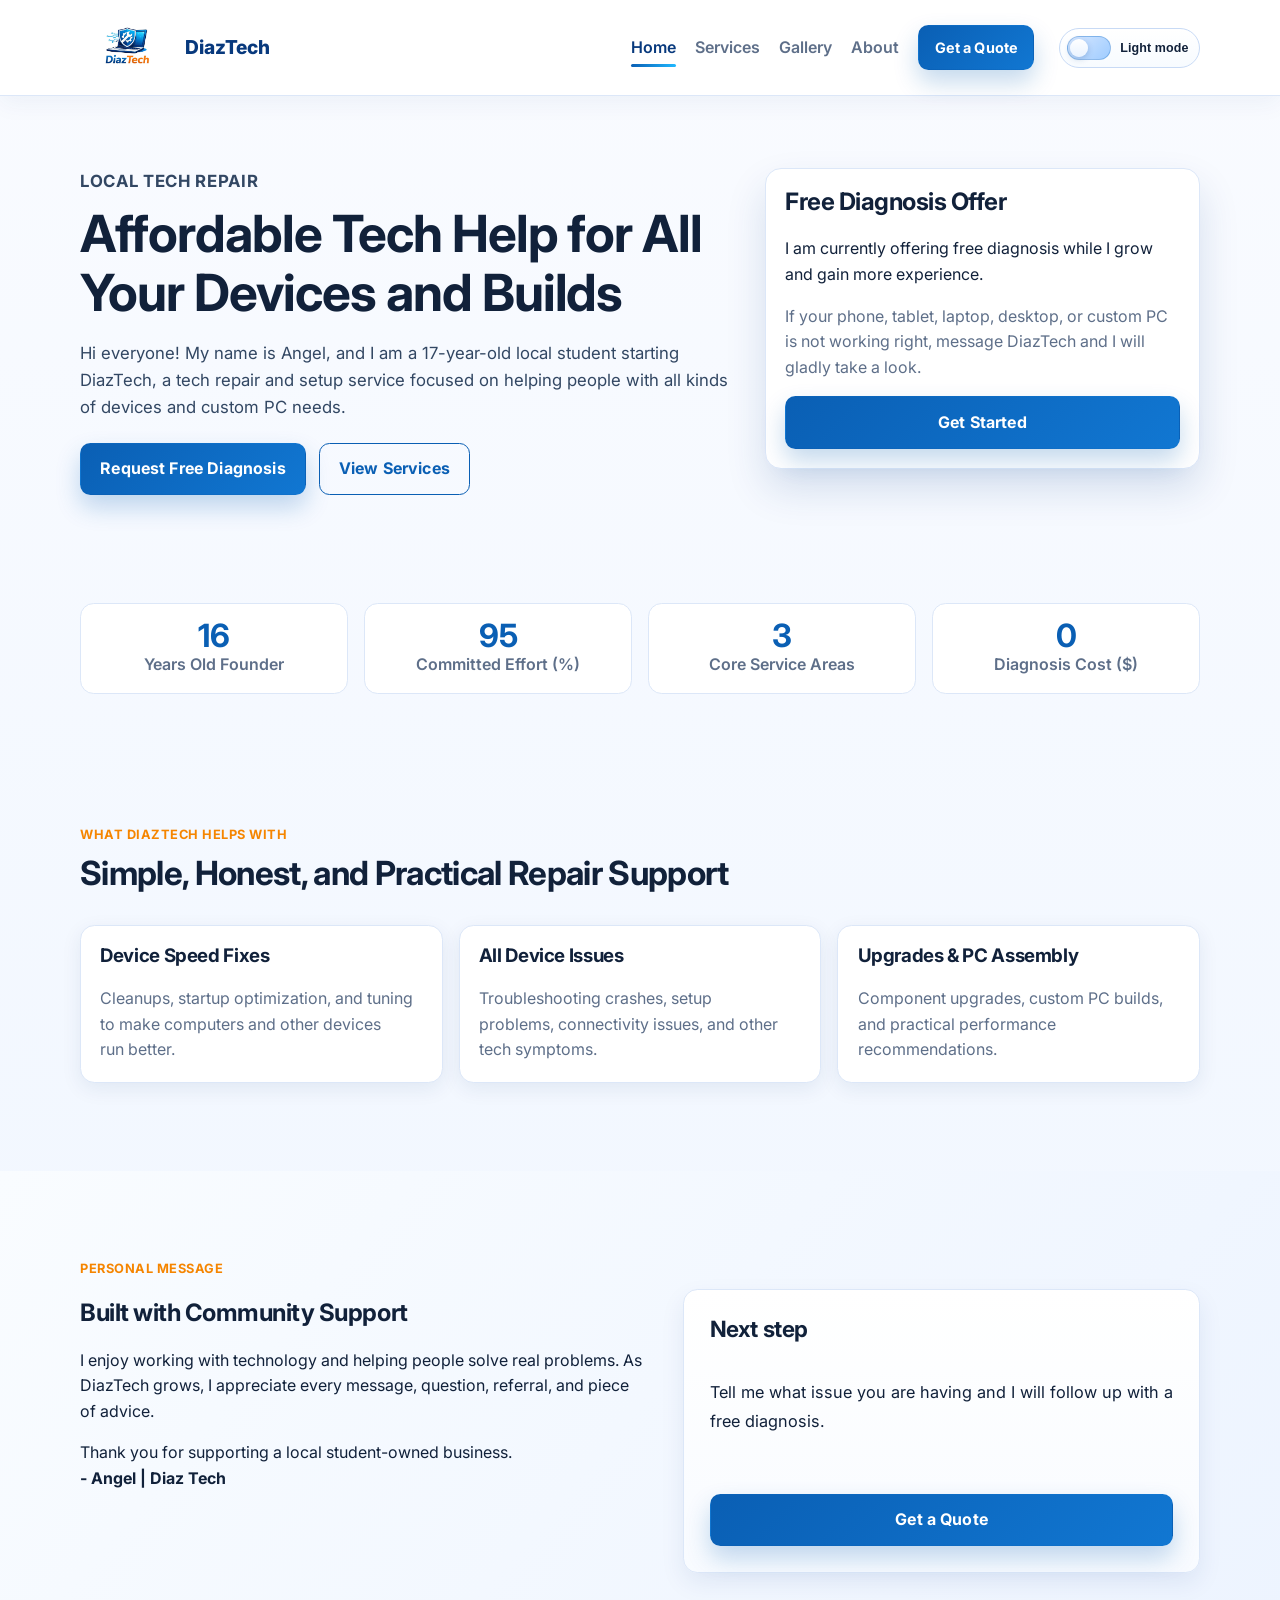
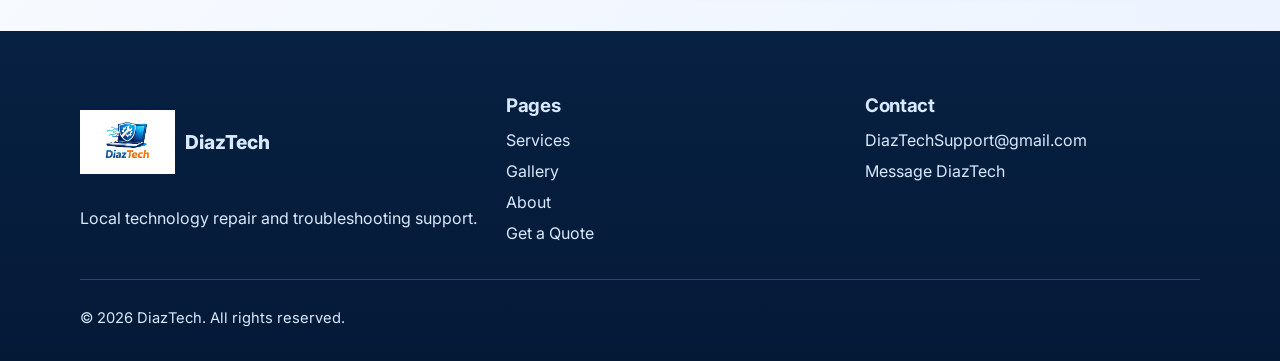
==== commit 1befa727: "Dark Mode fixed." ====
--- a/index.html
+++ b/index.html
@@ -128,7 +128,7 @@
       <div class="container footer-grid">
         <div>
           <a class="brand brand-footer" href="index.html" aria-label="DiazTech Home">
-            <img src="assets/logo.jpeg" alt="DiazTech logo" />
+            <img src="assets/logo.jpeg" alt="DiazTech logo" loading="lazy" />
             <span>DiazTech</span>
           </a>
           <p>Local technology repair and troubleshooting support.</p>
--- a/styles.css
+++ b/styles.css
@@ -13,6 +13,38 @@
   --border-strong: #c8daf5;
   --shadow: 0 20px 40px rgba(8, 57, 125, 0.14);
   --shadow-soft: 0 10px 24px rgba(8, 57, 125, 0.08);
+  --body-grad-start: #f9fbff;
+  --body-grad-end: #eef5ff;
+  --section-alt-start: #f9fcff;
+  --section-alt-end: #edf4ff;
+  --header-bg: rgba(255, 255, 255, 0.95);
+  --header-shadow: 0 8px 22px rgba(8, 57, 125, 0.05);
+  --header-brand: #08397d;
+  --header-link: #5e6f89;
+  --header-link-hover: #0a5fb4;
+}
+
+html[data-theme="dark"] {
+  color-scheme: dark;
+  --text: #e8efff;
+  --muted: #b7c4dc;
+  --bg: #0b1526;
+  --white: #101d32;
+  --surface: #101d32;
+  --surface-soft: #16263f;
+  --border: #274062;
+  --border-strong: #36537a;
+  --shadow: 0 20px 40px rgba(2, 8, 20, 0.55);
+  --shadow-soft: 0 10px 24px rgba(2, 8, 20, 0.42);
+  --body-grad-start: #080f1c;
+  --body-grad-end: #0e1a2f;
+  --section-alt-start: #0d1a2f;
+  --section-alt-end: #142540;
+  --header-bg: rgba(11, 21, 38, 0.9);
+  --header-shadow: 0 8px 22px rgba(2, 8, 20, 0.45);
+  --header-brand: #e8efff;
+  --header-link: #c1cee4;
+  --header-link-hover: #7fd3ff;
 }
 
 *,
@@ -29,7 +61,7 @@
   margin: 0;
   font-family: "Inter", Arial, sans-serif;
   color: var(--text);
-  background: linear-gradient(180deg, #f9fbff 0%, #eef5ff 100%);
+  background: linear-gradient(180deg, var(--body-grad-start) 0%, var(--body-grad-end) 100%);
   line-height: 1.6;
   min-height: 100vh;
   -webkit-font-smoothing: antialiased;
@@ -67,7 +99,7 @@
 }
 
 .section-alt {
-  background: linear-gradient(130deg, #f9fcff 0%, #edf4ff 100%);
+  background: linear-gradient(130deg, var(--section-alt-start) 0%, var(--section-alt-end) 100%);
 }
 
 .section-dark {
@@ -118,16 +150,16 @@
   position: sticky;
   top: 0;
   z-index: 100;
-  background: rgba(255, 255, 255, 0.95);
+  background: var(--header-bg);
   border-bottom: 1px solid var(--border);
   backdrop-filter: blur(8px);
-  box-shadow: 0 8px 22px rgba(8, 57, 125, 0.05);
+  box-shadow: var(--header-shadow);
 }
 
 .nav-wrap {
   display: flex;
   align-items: center;
-  justify-content: space-between;
+  justify-content: flex-start;
   min-height: 82px;
   gap: 1rem;
 }
@@ -138,12 +170,12 @@
   gap: 0.65rem;
   font-size: 1.2rem;
   font-weight: 800;
-  color: var(--brand-blue-dark);
+  color: var(--header-brand);
 }
 
 .brand img {
-  width: 56px;
-  height: 56px;
+  width: 95px;
+  height: 95px;
   object-fit: contain;
   border-radius: 0.5rem;
 }
@@ -151,23 +183,100 @@
 .nav {
   display: flex;
   align-items: center;
+  margin-left: auto;
   gap: 1.2rem;
   font-weight: 600;
 }
 
 .nav a {
   position: relative;
-  color: var(--muted);
+  color: var(--header-link);
   transition: color 0.2s ease;
 }
 
 .nav a:hover,
 .nav a:focus-visible {
-  color: var(--brand-blue);
+  color: var(--header-link-hover);
 }
 
 .menu-toggle {
   display: none;
+}
+
+.theme-toggle {
+  display: inline-flex;
+  align-items: center;
+  justify-content: flex-start;
+  gap: 0.55rem;
+  min-width: 126px;
+  height: 40px;
+  padding: 0 0.65rem 0 0.45rem;
+  border-radius: 999px;
+  border: 1px solid var(--border-strong);
+  background: linear-gradient(180deg, var(--surface) 0%, var(--surface-soft) 100%);
+  color: var(--text);
+  font-weight: 700;
+  font-size: 0.78rem;
+  letter-spacing: 0.01em;
+  cursor: pointer;
+  white-space: nowrap;
+  flex-shrink: 0;
+  margin-left: 0.55rem;
+  transition: transform 0.2s ease, box-shadow 0.2s ease, border-color 0.2s ease;
+}
+
+.theme-toggle-track {
+  position: relative;
+  width: 44px;
+  height: 24px;
+  border-radius: 999px;
+  background: linear-gradient(135deg, #d8e8ff 0%, #9fccff 100%);
+  border: 1px solid rgba(10, 95, 180, 0.28);
+  flex-shrink: 0;
+  transition: background 0.24s ease, border-color 0.24s ease;
+}
+
+.theme-toggle-thumb {
+  position: absolute;
+  top: 2px;
+  left: 2px;
+  width: 18px;
+  height: 18px;
+  border-radius: 999px;
+  background: linear-gradient(180deg, #ffffff 0%, #e9f3ff 100%);
+  box-shadow: 0 2px 6px rgba(8, 57, 125, 0.24);
+  transition: transform 0.24s ease, background 0.24s ease;
+}
+
+.theme-toggle-label {
+  font-weight: 700;
+  letter-spacing: 0.01em;
+}
+
+.theme-toggle:hover,
+.theme-toggle:focus-visible {
+  transform: translateY(-1px);
+  border-color: var(--brand-cyan);
+  box-shadow: var(--shadow-soft);
+}
+
+.theme-toggle:focus-visible {
+  outline: 2px solid color-mix(in srgb, var(--brand-cyan) 45%, transparent);
+  outline-offset: 2px;
+}
+
+.theme-toggle[data-mode="dark"] .theme-toggle-track {
+  background: linear-gradient(135deg, #0d2d52 0%, #1b4a80 100%);
+  border-color: rgba(32, 184, 255, 0.45);
+}
+
+.theme-toggle[data-mode="dark"] .theme-toggle-thumb {
+  transform: translateX(20px);
+  background: linear-gradient(180deg, #f4fbff 0%, #b9d8ff 100%);
+}
+
+html[data-theme="dark"] .hero-copy p {
+  color: var(--muted);
 }
 
 .btn {
@@ -625,8 +734,16 @@
     height: 46px;
     border-radius: 0.75rem;
     cursor: pointer;
+    margin-left: auto;
     box-shadow: 0 8px 20px rgba(8, 57, 125, 0.09);
     transition: transform 0.2s ease, box-shadow 0.2s ease, border-color 0.2s ease;
+  }
+
+  .theme-toggle {
+    min-width: 112px;
+    height: 38px;
+    font-size: 0.8rem;
+    margin-left: 0.4rem;
   }
 
   .menu-toggle:hover,
@@ -669,6 +786,7 @@
   .nav {
     display: flex;
     position: absolute;
+    margin-left: 0;
     right: 4%;
     top: calc(100% + 0.5rem);
     background: linear-gradient(180deg, #ffffff 0%, #f7fbff 100%);
@@ -1386,9 +1504,13 @@
   border: none;
   box-shadow: none;
   max-width: none;
+  display: block;
   width: 100%;
   aspect-ratio: 4 / 5;
   object-fit: cover;
+  object-position: center;
+  transform: scale(0.88);
+  transform-origin: center;
 }
 
 .about-photo-caption {
@@ -3690,4 +3812,287 @@
   .gallery-shot-media img {
     transition: none;
   }
-}+}
+
+html[data-theme="dark"] .menu-toggle {
+  border-color: rgba(55, 94, 142, 0.8);
+  background: linear-gradient(180deg, #12233b 0%, #0d1a2f 100%);
+  box-shadow: 0 8px 20px rgba(2, 8, 20, 0.5);
+}
+
+html[data-theme="dark"] .theme-toggle {
+  border-color: rgba(55, 94, 142, 0.85);
+  background: linear-gradient(180deg, #12233b 0%, #0f1d33 100%);
+}
+
+html[data-theme="dark"] .menu-toggle span:not(.sr-only) {
+  background: #e8efff;
+}
+
+html[data-theme="dark"] .nav {
+  background: transparent;
+  border-color: transparent;
+  box-shadow: none;
+}
+
+@media (max-width: 960px) {
+  html[data-theme="dark"] .nav {
+    background: linear-gradient(180deg, #12233b 0%, #0f1d33 100%);
+    border-color: rgba(55, 94, 142, 0.85);
+    box-shadow: 0 20px 42px rgba(2, 8, 20, 0.62);
+  }
+}
+
+html[data-theme="dark"] .nav a:not(.btn):hover,
+html[data-theme="dark"] .nav a:not(.btn):focus-visible {
+  background: rgba(32, 184, 255, 0.14);
+}
+
+html[data-theme="dark"] .nav a.active {
+  color: #e8efff;
+}
+
+html[data-theme="dark"] .hero-copy p,
+html[data-theme="dark"] .about-copy-pro .about-lead,
+html[data-theme="dark"] .services-lead,
+html[data-theme="dark"] .gallery-lead,
+html[data-theme="dark"] .quote-lead {
+  color: #c2d0e6;
+}
+
+html[data-theme="dark"] .trust-list li,
+html[data-theme="dark"] .hero-card,
+html[data-theme="dark"] .card,
+html[data-theme="dark"] .service-item,
+html[data-theme="dark"] .gallery-card,
+html[data-theme="dark"] .stats-grid article,
+html[data-theme="dark"] .timeline li,
+html[data-theme="dark"] .faq details,
+html[data-theme="dark"] .panel-light,
+html[data-theme="dark"] .form,
+html[data-theme="dark"] .services-card,
+html[data-theme="dark"] .gallery-shot,
+html[data-theme="dark"] .quote-form-card,
+html[data-theme="dark"] .quote-map-card {
+  background: linear-gradient(165deg, #12233b 0%, #0f1d33 100%);
+  border-color: rgba(55, 94, 142, 0.9);
+  box-shadow: 0 14px 34px rgba(2, 8, 20, 0.5);
+}
+
+html[data-theme="dark"] .card h3,
+html[data-theme="dark"] .service-item h3,
+html[data-theme="dark"] .gallery-card-copy h3,
+html[data-theme="dark"] .services-card h3,
+html[data-theme="dark"] .gallery-shot-copy h3,
+html[data-theme="dark"] .about-bento-card h3,
+html[data-theme="dark"] .quote-info-card h2,
+html[data-theme="dark"] .quote-info-card h3 {
+  color: #e8efff;
+}
+
+html[data-theme="dark"] .about-hero-pro,
+html[data-theme="dark"] .services-hero-pro,
+html[data-theme="dark"] .gallery-hero-pro,
+html[data-theme="dark"] .quote-hero-pro {
+  background: linear-gradient(170deg, #0e1b31 0%, #12243d 52%, #0b1628 100%);
+  border-bottom-color: rgba(55, 94, 142, 0.7);
+}
+
+html[data-theme="dark"] .about-stats,
+html[data-theme="dark"] .services-trust-strip,
+html[data-theme="dark"] .gallery-trust-strip,
+html[data-theme="dark"] .quote-trust-strip {
+  background: linear-gradient(180deg, #0d1a2f 0%, #10203a 100%);
+  border-bottom-color: rgba(55, 94, 142, 0.62);
+}
+
+html[data-theme="dark"] .about-hero-tags li,
+html[data-theme="dark"] .services-hero-tags li,
+html[data-theme="dark"] .gallery-hero-tags li,
+html[data-theme="dark"] .quote-hero-tags li,
+html[data-theme="dark"] .services-trust-pill,
+html[data-theme="dark"] .gallery-trust-pill,
+html[data-theme="dark"] .quote-trust-pill,
+html[data-theme="dark"] .gallery-meta span,
+html[data-theme="dark"] .gallery-shot-meta span {
+  color: #d8e5fa;
+  background: linear-gradient(180deg, #11233b 0%, #0e1d33 100%);
+  border-color: rgba(55, 94, 142, 0.72);
+  box-shadow: none;
+}
+
+html[data-theme="dark"] .about-photo-frame,
+html[data-theme="dark"] .services-hero-card,
+html[data-theme="dark"] .gallery-hero-card,
+html[data-theme="dark"] .quote-hero-card,
+html[data-theme="dark"] .about-bento-card,
+html[data-theme="dark"] .services-faq details {
+  background: linear-gradient(160deg, #13253e 0%, #0f1f35 100%);
+  border-color: rgba(55, 94, 142, 0.9);
+  box-shadow: 0 16px 38px rgba(2, 8, 20, 0.52);
+}
+
+html[data-theme="dark"] .services-card li,
+html[data-theme="dark"] .services-closer-list li,
+html[data-theme="dark"] .quote-check-list li,
+html[data-theme="dark"] .quote-steps li,
+html[data-theme="dark"] .quote-service-area-list li,
+html[data-theme="dark"] .quote-closer-list li,
+html[data-theme="dark"] .services-sub,
+html[data-theme="dark"] .gallery-sub,
+html[data-theme="dark"] .quote-sub,
+html[data-theme="dark"] .gallery-card-copy p,
+html[data-theme="dark"] .gallery-shot-copy p,
+html[data-theme="dark"] .services-card p,
+html[data-theme="dark"] .about-bento-card p,
+html[data-theme="dark"] .quote-map-card figcaption {
+  color: #b7c4dc;
+}
+
+html[data-theme="dark"] .gallery-card-copy {
+  background: #10203a;
+  border-top-color: rgba(55, 94, 142, 0.72);
+}
+
+html[data-theme="dark"] .form input,
+html[data-theme="dark"] .form select,
+html[data-theme="dark"] .form textarea {
+  background: #0b172a;
+  color: #e8efff;
+  border-color: rgba(55, 94, 142, 0.9);
+}
+
+html[data-theme="dark"] .form input::placeholder,
+html[data-theme="dark"] .form textarea::placeholder {
+  color: #92a6c5;
+}
+
+html[data-theme="dark"] .trust-list li,
+html[data-theme="dark"] .service-list li,
+html[data-theme="dark"] .service-areas li,
+html[data-theme="dark"] .hero-points li,
+html[data-theme="dark"] .services-card li,
+html[data-theme="dark"] .services-hero-card-list li,
+html[data-theme="dark"] .services-card p,
+html[data-theme="dark"] .services-closer-list li,
+html[data-theme="dark"] .about-closer-list li,
+html[data-theme="dark"] .gallery-hero-card li,
+html[data-theme="dark"] .gallery-closer-list li,
+html[data-theme="dark"] .gallery-card-copy p,
+html[data-theme="dark"] .gallery-shot-copy p,
+html[data-theme="dark"] .quote-hero-card-list li,
+html[data-theme="dark"] .quote-check-list li,
+html[data-theme="dark"] .quote-steps li,
+html[data-theme="dark"] .quote-service-area-list li,
+html[data-theme="dark"] .quote-closer-list li,
+html[data-theme="dark"] .quote-map-card figcaption,
+html[data-theme="dark"] .form label {
+  color: #c1cee4;
+}
+
+html[data-theme="dark"] .gallery-chip,
+html[data-theme="dark"] .hero-points li {
+  color: #c1cee4;
+  background: linear-gradient(180deg, #11233b 0%, #0e1d33 100%);
+  border-color: rgba(55, 94, 142, 0.72);
+  box-shadow: none;
+}
+
+html[data-theme="dark"] .services-step {
+  background: linear-gradient(165deg, #12233b 0%, #0f1d33 100%);
+  border-color: rgba(55, 94, 142, 0.85);
+  box-shadow: 0 12px 28px rgba(2, 8, 20, 0.44);
+}
+
+html[data-theme="dark"] .services-step-body h3,
+html[data-theme="dark"] .services-lead strong,
+html[data-theme="dark"] .services-closer-secondary:hover,
+html[data-theme="dark"] .services-closer-secondary:focus-visible {
+  color: #e8efff;
+}
+
+html[data-theme="dark"] .services-check-list li,
+html[data-theme="dark"] .services-hero-card-list li,
+html[data-theme="dark"] .services-card li,
+html[data-theme="dark"] .services-closer-list li {
+  color: #c1cee4;
+}
+
+html[data-theme="dark"] .services-closer-secondary {
+  color: #8bd8ff;
+}
+
+/* ============================================================
+   FINAL POLISH - Selection, Scrollbar, Secondary Buttons
+   ============================================================ */
+
+/* Text selection */
+::selection {
+  background: rgba(10, 95, 180, 0.22);
+  color: #08397d;
+}
+
+html[data-theme="dark"] ::selection {
+  background: rgba(32, 184, 255, 0.28);
+  color: #e8efff;
+}
+
+/* Custom scrollbar */
+::-webkit-scrollbar {
+  width: 8px;
+  height: 8px;
+}
+
+::-webkit-scrollbar-track {
+  background: #eef4ff;
+}
+
+::-webkit-scrollbar-thumb {
+  background: #afc3e4;
+  border-radius: 999px;
+  border: 2px solid #eef4ff;
+}
+
+::-webkit-scrollbar-thumb:hover {
+  background: #7fa3cc;
+}
+
+html[data-theme="dark"] ::-webkit-scrollbar-track {
+  background: #0d1a2f;
+}
+
+html[data-theme="dark"] ::-webkit-scrollbar-thumb {
+  background: #274062;
+  border-color: #0d1a2f;
+}
+
+html[data-theme="dark"] ::-webkit-scrollbar-thumb:hover {
+  background: #3a5a82;
+}
+
+/* Firefox scrollbar */
+html {
+  scrollbar-width: thin;
+  scrollbar-color: #afc3e4 #eef4ff;
+}
+
+html[data-theme="dark"] {
+  scrollbar-color: #274062 #0d1a2f;
+}
+
+/* Dark mode: secondary link buttons on closer/CTA panels */
+html[data-theme="dark"] .about-closer-secondary,
+html[data-theme="dark"] .gallery-closer-secondary,
+html[data-theme="dark"] .quote-closer-secondary {
+  color: #8bd8ff;
+}
+
+html[data-theme="dark"] .about-closer-secondary:hover,
+html[data-theme="dark"] .about-closer-secondary:focus-visible,
+html[data-theme="dark"] .gallery-closer-secondary:hover,
+html[data-theme="dark"] .gallery-closer-secondary:focus-visible,
+html[data-theme="dark"] .quote-closer-secondary:hover,
+html[data-theme="dark"] .quote-closer-secondary:focus-visible {
+  color: #e8efff;
+  background: rgba(32, 184, 255, 0.1);
+}
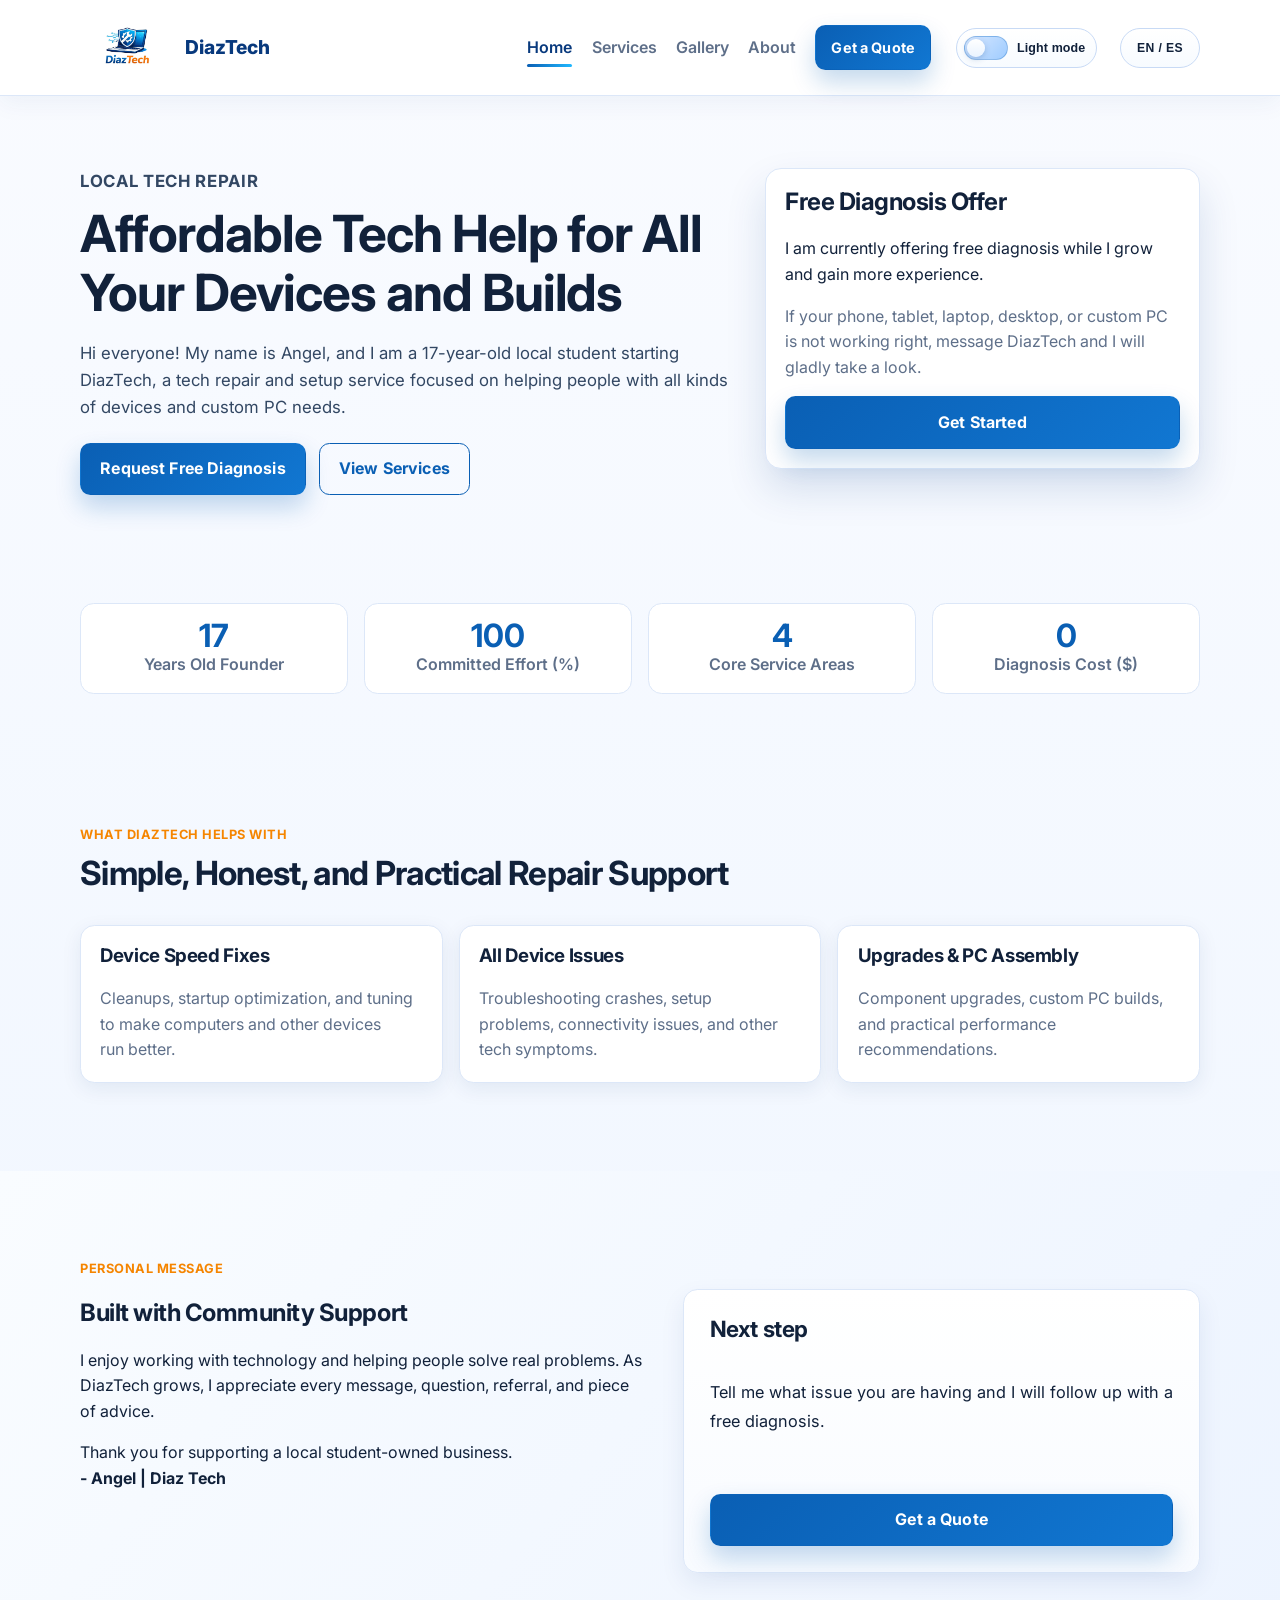
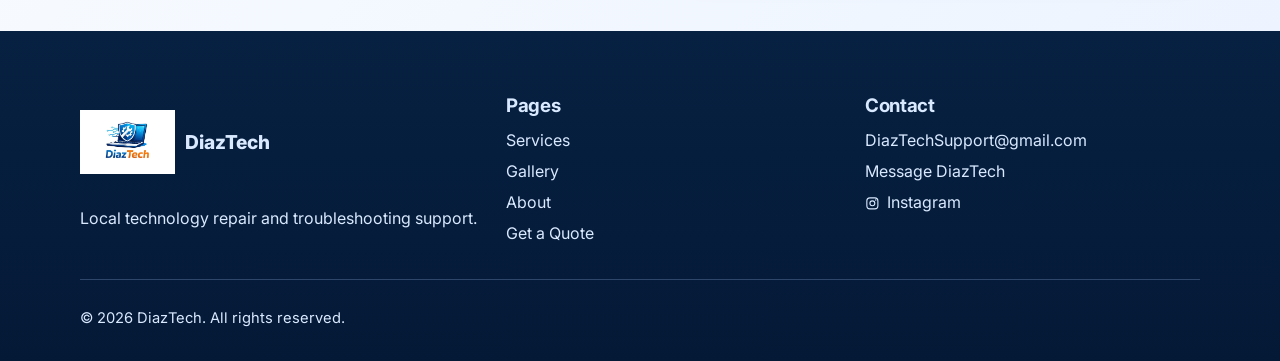
==== commit 04669716: "Social Media Added" ====
--- a/index.html
+++ b/index.html
@@ -147,6 +147,7 @@
           <ul>
             <li><a href="mailto:DiazTechSupport@gmail.com">DiazTechSupport@gmail.com</a></li>
             <li><a href="quote.html">Message DiazTech</a></li>
+            <li><a class="social-link" href="https://www.instagram.com/diaztech8/?hl=en" target="_blank" rel="noopener noreferrer" aria-label="DiazTech Instagram"><svg viewBox="0 0 24 24" aria-hidden="true" focusable="false"><rect x="3" y="3" width="18" height="18" rx="5" ry="5" fill="none" stroke="currentColor" stroke-width="1.8"></rect><circle cx="12" cy="12" r="4" fill="none" stroke="currentColor" stroke-width="1.8"></circle><circle cx="17.5" cy="6.5" r="1.2" fill="currentColor"></circle></svg><span>Instagram</span></a></li>
           </ul>
         </div>
       </div>
--- a/styles.css
+++ b/styles.css
@@ -225,6 +225,39 @@
   transition: transform 0.2s ease, box-shadow 0.2s ease, border-color 0.2s ease;
 }
 
+.language-toggle {
+  display: inline-flex;
+  align-items: center;
+  justify-content: center;
+  min-width: 80px;
+  height: 40px;
+  padding: 0 0.7rem;
+  border-radius: 999px;
+  border: 1px solid var(--border-strong);
+  background: linear-gradient(180deg, var(--surface) 0%, var(--surface-soft) 100%);
+  color: var(--text);
+  font-weight: 800;
+  font-size: 0.76rem;
+  letter-spacing: 0.03em;
+  cursor: pointer;
+  white-space: nowrap;
+  flex-shrink: 0;
+  margin-left: 0.45rem;
+  transition: transform 0.2s ease, box-shadow 0.2s ease, border-color 0.2s ease;
+}
+
+.language-toggle:hover,
+.language-toggle:focus-visible {
+  transform: translateY(-1px);
+  border-color: var(--brand-cyan);
+  box-shadow: var(--shadow-soft);
+}
+
+.language-toggle:focus-visible {
+  outline: 2px solid color-mix(in srgb, var(--brand-cyan) 45%, transparent);
+  outline-offset: 2px;
+}
+
 .theme-toggle-track {
   position: relative;
   width: 44px;
@@ -689,6 +722,18 @@
   gap: 0.35rem;
 }
 
+.social-link {
+  display: inline-flex;
+  align-items: center;
+  gap: 0.45rem;
+}
+
+.social-link svg {
+  width: 0.92rem;
+  height: 0.92rem;
+  flex-shrink: 0;
+}
+
 .footer a:hover,
 .footer a:focus-visible {
   color: var(--brand-cyan);
@@ -739,11 +784,59 @@
     transition: transform 0.2s ease, box-shadow 0.2s ease, border-color 0.2s ease;
   }
 
+  .nav-wrap {
+    min-height: 74px;
+    gap: 0.55rem;
+  }
+
+  .brand {
+    font-size: 1.05rem;
+    gap: 0.45rem;
+  }
+
+  .brand img {
+    width: 72px;
+    height: 72px;
+  }
+
   .theme-toggle {
-    min-width: 112px;
-    height: 38px;
-    font-size: 0.8rem;
-    margin-left: 0.4rem;
+    order: 2;
+    min-width: 98px;
+    height: 36px;
+    font-size: 0.73rem;
+    margin-left: auto;
+    gap: 0.42rem;
+    padding: 0 0.5rem 0 0.4rem;
+  }
+
+  .theme-toggle-track {
+    width: 38px;
+    height: 21px;
+  }
+
+  .theme-toggle-thumb {
+    width: 15px;
+    height: 15px;
+  }
+
+  .theme-toggle[data-mode="dark"] .theme-toggle-thumb {
+    transform: translateX(17px);
+  }
+
+  .language-toggle {
+    order: 3;
+    min-width: 64px;
+    height: 36px;
+    font-size: 0.69rem;
+    margin-left: 0;
+    padding: 0 0.52rem;
+  }
+
+  .menu-toggle {
+    order: 4;
+    margin-left: 0;
+    width: 42px;
+    height: 42px;
   }
 
   .menu-toggle:hover,
@@ -784,10 +877,11 @@
   }
 
   .nav {
+    order: 5;
     display: flex;
     position: absolute;
     margin-left: 0;
-    right: 4%;
+    right: 0.85rem;
     top: calc(100% + 0.5rem);
     background: linear-gradient(180deg, #ffffff 0%, #f7fbff 100%);
     border: 1px solid rgba(200, 218, 245, 0.95);
@@ -848,6 +942,58 @@
 
   .hero {
     padding-top: 3.5rem;
+  }
+
+  .nav-wrap {
+    min-height: 68px;
+    gap: 0.45rem;
+  }
+
+  .brand {
+    font-size: 0.98rem;
+  }
+
+  .brand img {
+    width: 64px;
+    height: 64px;
+  }
+
+  .theme-toggle {
+    min-width: 48px;
+    height: 34px;
+    padding: 0;
+    justify-content: center;
+    gap: 0;
+  }
+
+  .theme-toggle-label {
+    display: none;
+  }
+
+  .theme-toggle-track {
+    width: 34px;
+    height: 20px;
+  }
+
+  .theme-toggle-thumb {
+    width: 14px;
+    height: 14px;
+  }
+
+  .theme-toggle[data-mode="dark"] .theme-toggle-thumb {
+    transform: translateX(14px);
+  }
+
+  .language-toggle {
+    min-width: 58px;
+    height: 34px;
+    padding: 0 0.45rem;
+    font-size: 0.66rem;
+  }
+
+  .menu-toggle {
+    width: 40px;
+    height: 40px;
   }
 }
 
@@ -4020,79 +4166,79 @@
 
 html[data-theme="dark"] .services-closer-secondary {
   color: #8bd8ff;
-}
-
-/* ============================================================
-   FINAL POLISH - Selection, Scrollbar, Secondary Buttons
-   ============================================================ */
-
-/* Text selection */
-::selection {
-  background: rgba(10, 95, 180, 0.22);
-  color: #08397d;
-}
-
-html[data-theme="dark"] ::selection {
-  background: rgba(32, 184, 255, 0.28);
-  color: #e8efff;
-}
-
-/* Custom scrollbar */
-::-webkit-scrollbar {
-  width: 8px;
-  height: 8px;
-}
-
-::-webkit-scrollbar-track {
-  background: #eef4ff;
-}
-
-::-webkit-scrollbar-thumb {
-  background: #afc3e4;
-  border-radius: 999px;
-  border: 2px solid #eef4ff;
-}
-
-::-webkit-scrollbar-thumb:hover {
-  background: #7fa3cc;
-}
-
-html[data-theme="dark"] ::-webkit-scrollbar-track {
-  background: #0d1a2f;
-}
-
-html[data-theme="dark"] ::-webkit-scrollbar-thumb {
-  background: #274062;
-  border-color: #0d1a2f;
-}
-
-html[data-theme="dark"] ::-webkit-scrollbar-thumb:hover {
-  background: #3a5a82;
-}
-
-/* Firefox scrollbar */
-html {
-  scrollbar-width: thin;
-  scrollbar-color: #afc3e4 #eef4ff;
-}
-
-html[data-theme="dark"] {
-  scrollbar-color: #274062 #0d1a2f;
-}
-
-/* Dark mode: secondary link buttons on closer/CTA panels */
-html[data-theme="dark"] .about-closer-secondary,
-html[data-theme="dark"] .gallery-closer-secondary,
-html[data-theme="dark"] .quote-closer-secondary {
-  color: #8bd8ff;
-}
-
-html[data-theme="dark"] .about-closer-secondary:hover,
-html[data-theme="dark"] .about-closer-secondary:focus-visible,
-html[data-theme="dark"] .gallery-closer-secondary:hover,
-html[data-theme="dark"] .gallery-closer-secondary:focus-visible,
-html[data-theme="dark"] .quote-closer-secondary:hover,
-html[data-theme="dark"] .quote-closer-secondary:focus-visible {
-  color: #e8efff;
-  background: rgba(32, 184, 255, 0.1);
-}
+}
+
+/* ============================================================
+   FINAL POLISH - Selection, Scrollbar, Secondary Buttons
+   ============================================================ */
+
+/* Text selection */
+::selection {
+  background: rgba(10, 95, 180, 0.22);
+  color: #08397d;
+}
+
+html[data-theme="dark"] ::selection {
+  background: rgba(32, 184, 255, 0.28);
+  color: #e8efff;
+}
+
+/* Custom scrollbar */
+::-webkit-scrollbar {
+  width: 8px;
+  height: 8px;
+}
+
+::-webkit-scrollbar-track {
+  background: #eef4ff;
+}
+
+::-webkit-scrollbar-thumb {
+  background: #afc3e4;
+  border-radius: 999px;
+  border: 2px solid #eef4ff;
+}
+
+::-webkit-scrollbar-thumb:hover {
+  background: #7fa3cc;
+}
+
+html[data-theme="dark"] ::-webkit-scrollbar-track {
+  background: #0d1a2f;
+}
+
+html[data-theme="dark"] ::-webkit-scrollbar-thumb {
+  background: #274062;
+  border-color: #0d1a2f;
+}
+
+html[data-theme="dark"] ::-webkit-scrollbar-thumb:hover {
+  background: #3a5a82;
+}
+
+/* Firefox scrollbar */
+html {
+  scrollbar-width: thin;
+  scrollbar-color: #afc3e4 #eef4ff;
+}
+
+html[data-theme="dark"] {
+  scrollbar-color: #274062 #0d1a2f;
+}
+
+/* Dark mode: secondary link buttons on closer/CTA panels */
+html[data-theme="dark"] .about-closer-secondary,
+html[data-theme="dark"] .gallery-closer-secondary,
+html[data-theme="dark"] .quote-closer-secondary {
+  color: #8bd8ff;
+}
+
+html[data-theme="dark"] .about-closer-secondary:hover,
+html[data-theme="dark"] .about-closer-secondary:focus-visible,
+html[data-theme="dark"] .gallery-closer-secondary:hover,
+html[data-theme="dark"] .gallery-closer-secondary:focus-visible,
+html[data-theme="dark"] .quote-closer-secondary:hover,
+html[data-theme="dark"] .quote-closer-secondary:focus-visible {
+  color: #e8efff;
+  background: rgba(32, 184, 255, 0.1);
+}
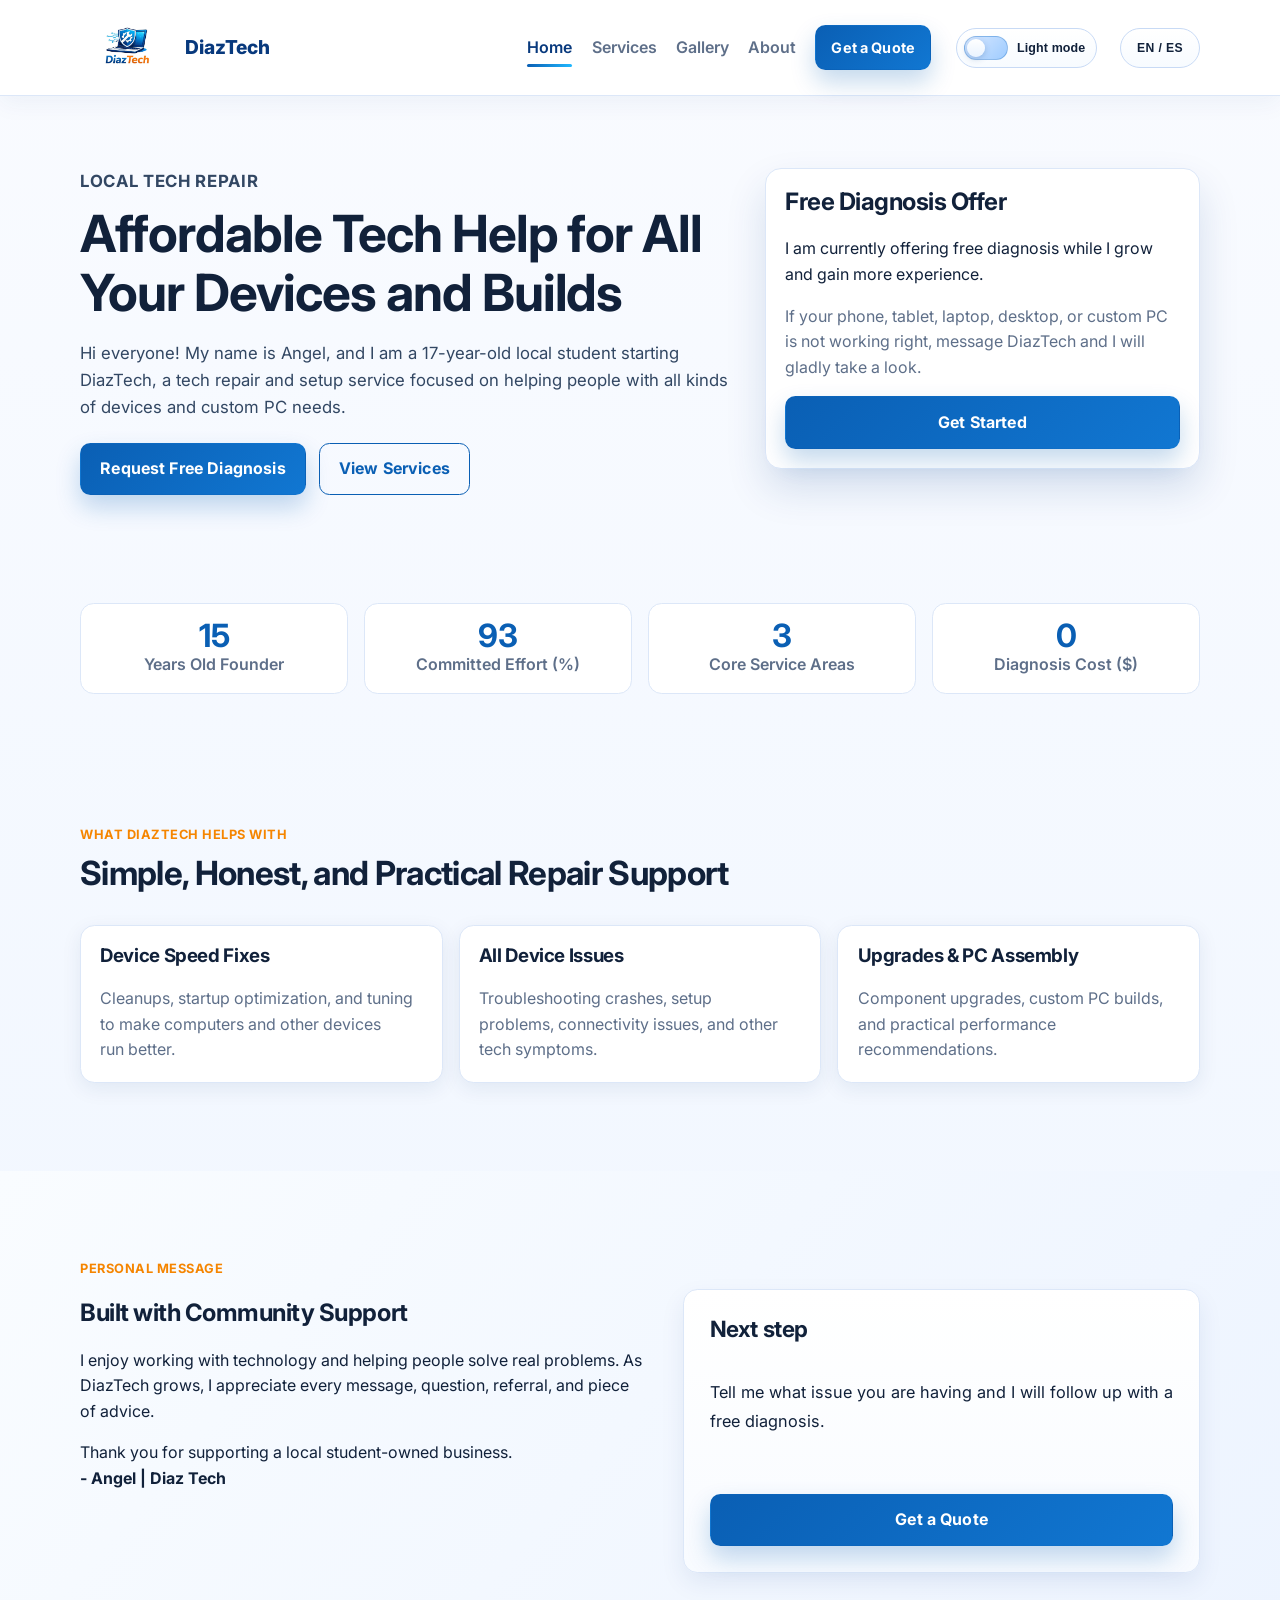
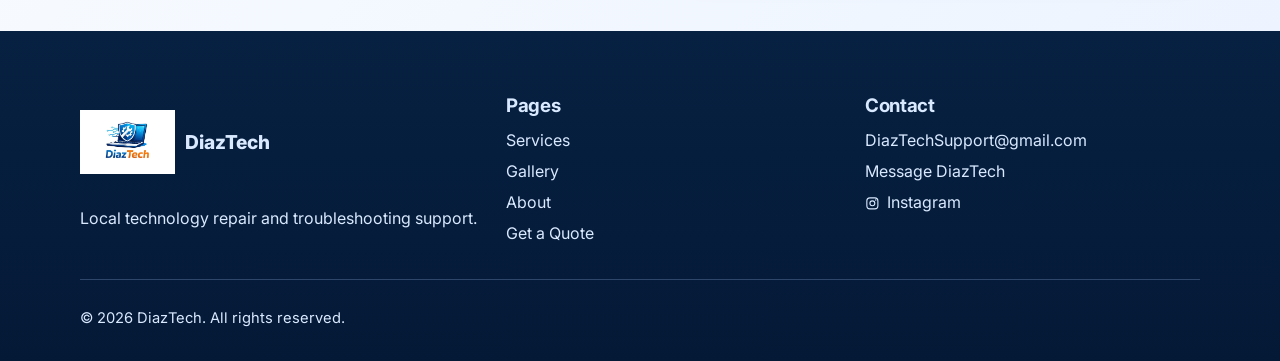
==== commit ada04abf: "Test Fix" ====
--- a/index.html
+++ b/index.html
@@ -15,7 +15,7 @@
       href="https://fonts.googleapis.com/css2?family=Inter:wght@400;500;600;700;800&display=swap"
       rel="stylesheet"
     />
-    <link rel="stylesheet" href="styles.css" />
+    <link rel="stylesheet" href="styles.css?v=20260424" />
   </head>
   <body>
     <a class="skip-link" href="#main">Skip to content</a>
@@ -155,6 +155,6 @@
         <p>&copy; <span id="year"></span> DiazTech. All rights reserved.</p>
       </div>
     </footer>
-    <script src="script.js"></script>
+    <script src="script.js?v=20260424"></script>
   </body>
 </html>
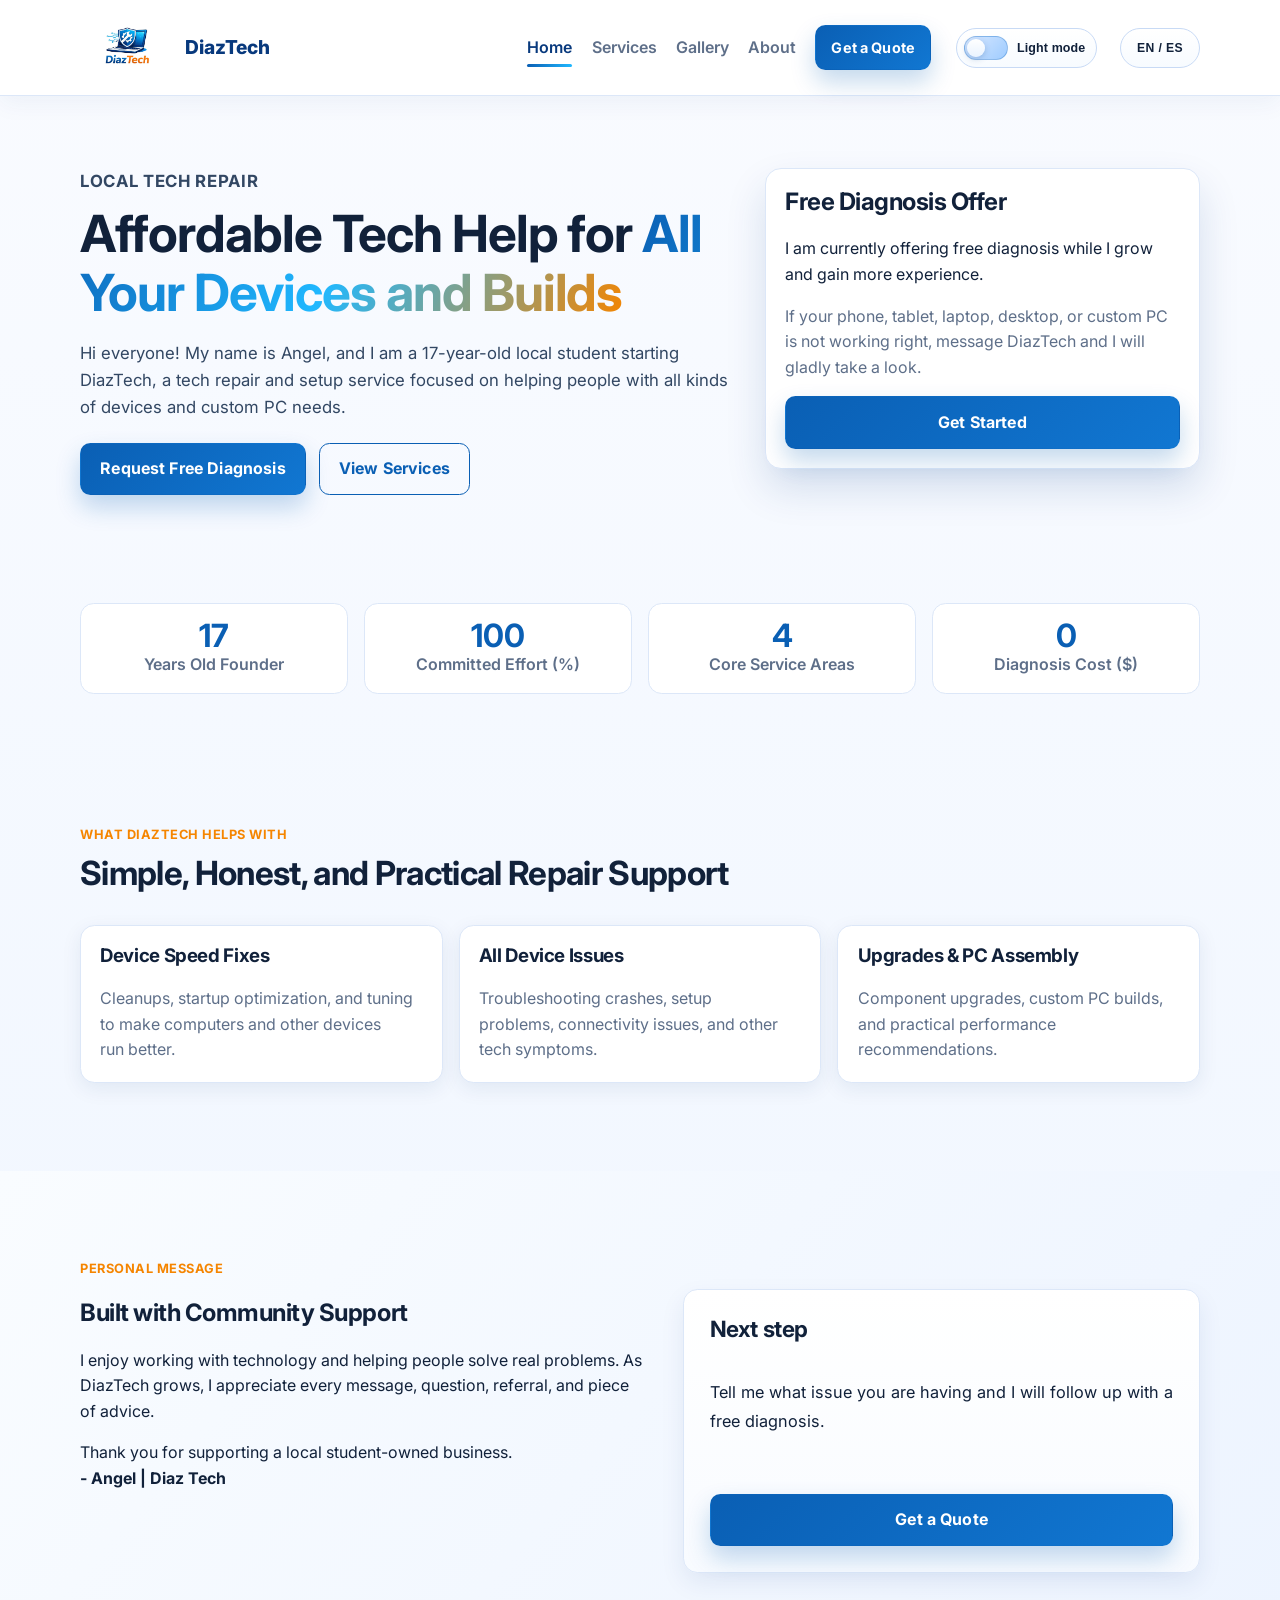
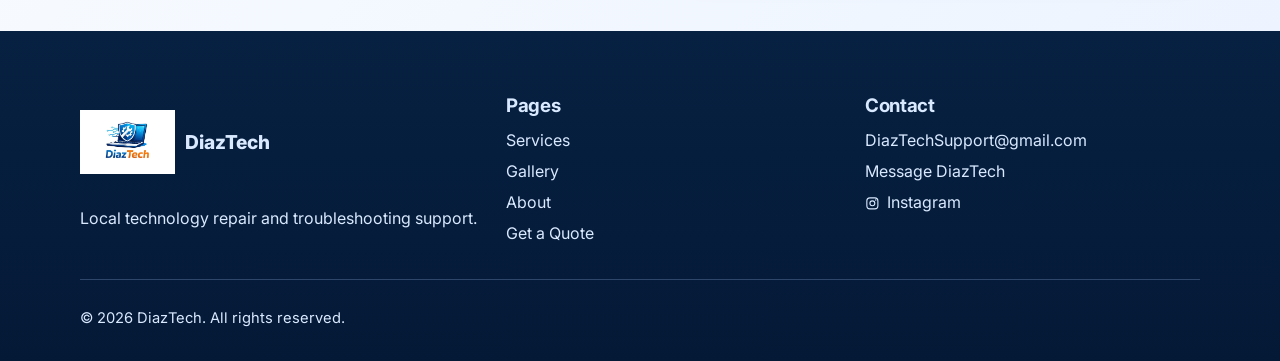
==== commit 13d1a52d: "Color Font Fixed" ====
--- a/index.html
+++ b/index.html
@@ -46,7 +46,7 @@
         <div class="container hero-grid">
           <div class="hero-copy">
             <p class="eyebrow">Local Tech Repair</p>
-            <h1>Affordable Tech Help for All Your Devices and Builds</h1>
+            <h1>Affordable Tech Help for <span class="hero-accent">All Your Devices and Builds</span></h1>
             <p>
               Hi everyone! My name is Angel, and I am a 17-year-old local student starting DiazTech,
               a tech repair and setup service focused on helping people with all kinds of devices and custom PC needs.
--- a/styles.css
+++ b/styles.css
@@ -374,6 +374,13 @@
   line-height: 1.15;
 }
 
+.hero-accent {
+  background: linear-gradient(115deg, var(--brand-blue) 0%, var(--brand-cyan) 50%, var(--brand-orange) 100%);
+  -webkit-background-clip: text;
+  background-clip: text;
+  color: transparent;
+}
+
 .hero-copy p {
   margin: 0;
   color: #324763;
